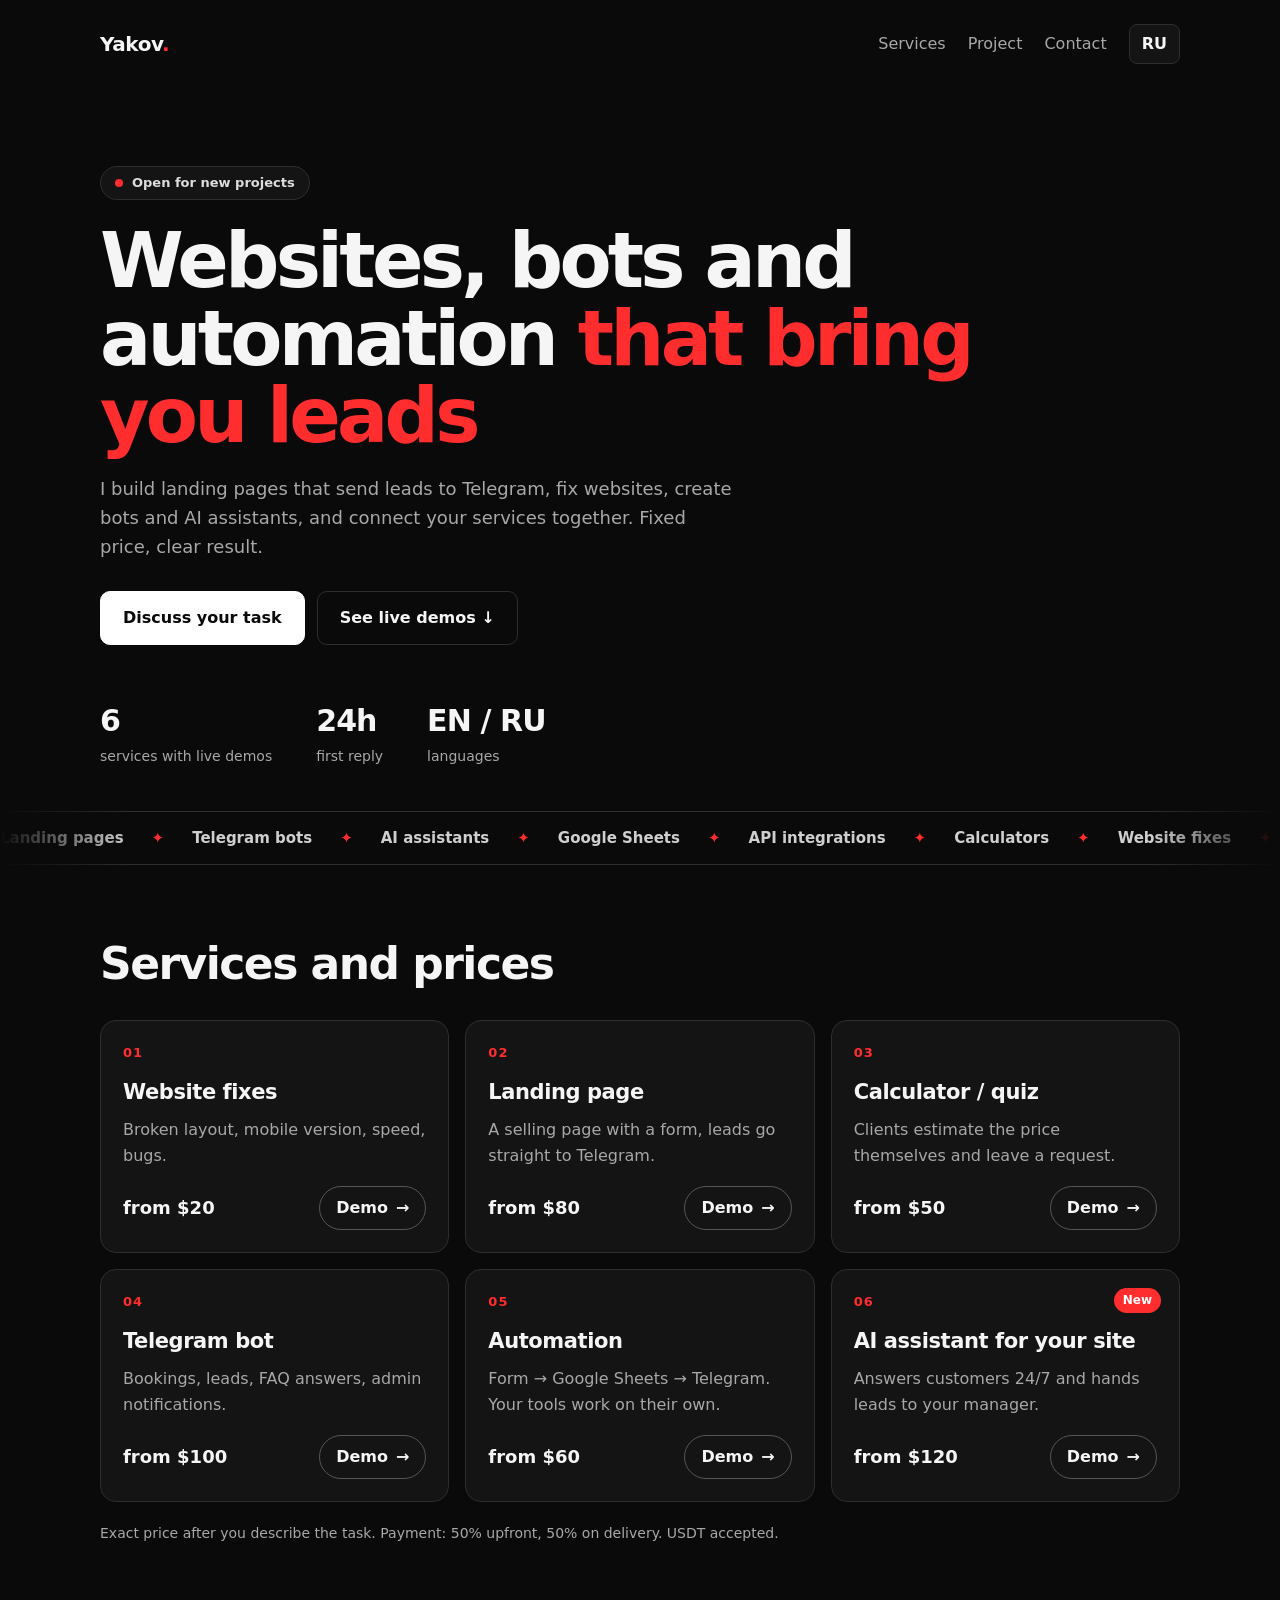
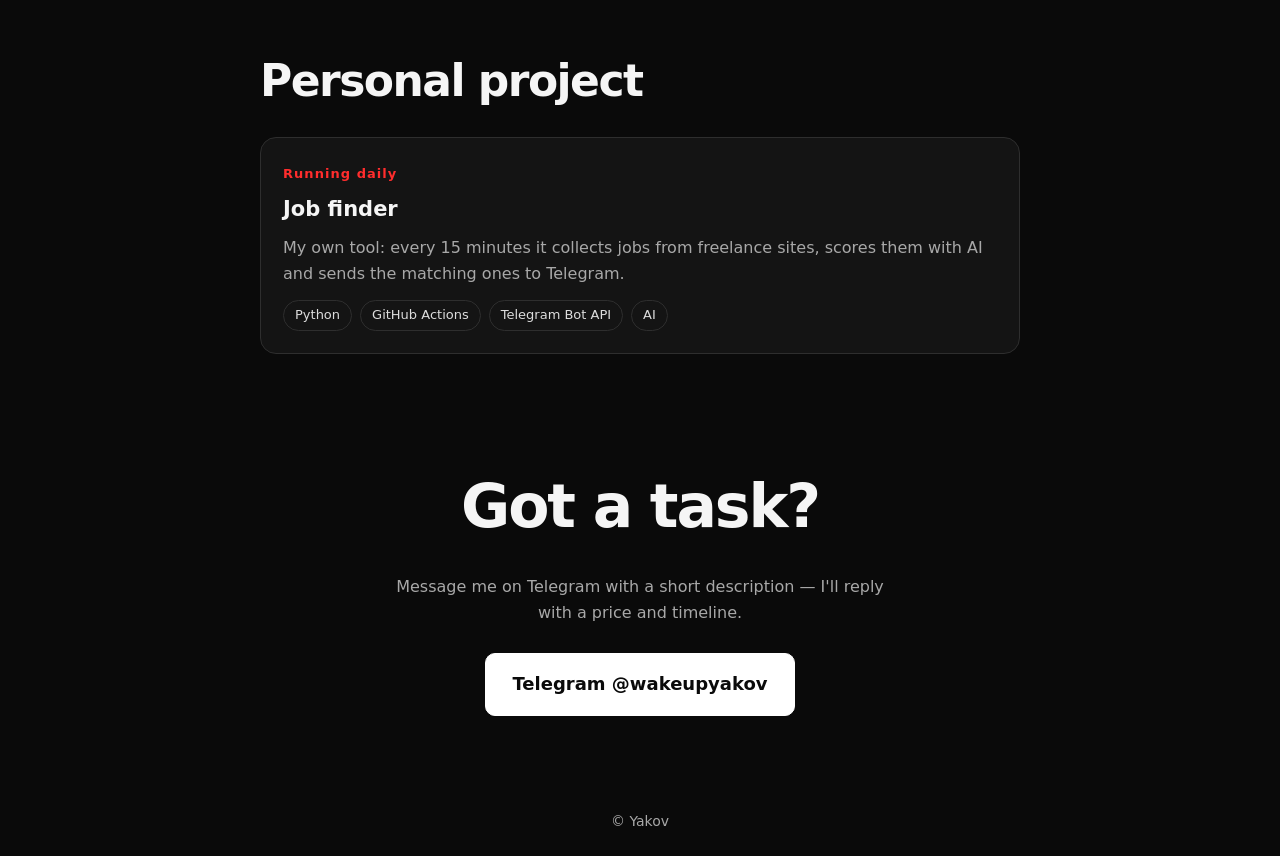
==== index.html @ db56b5b3 "Red accent, 6th service (AI assistant), animated demo stage, mobile carousel, rebuilt demos" ====
<!doctype html>
<html lang="en">
<head>
<meta charset="utf-8">
<meta name="viewport" content="width=device-width,initial-scale=1">
<title data-ru="Yakov — веб-разработка и автоматизация" data-en="Yakov — web development and automation">Yakov — web development and automation</title>
<meta name="description" content="Landing pages, website fixes, Telegram bots, AI assistants and automations for small businesses.">
<meta name="theme-color" content="#0a0a0a">
<link rel="stylesheet" href="style.css">
</head>
<body>
<div class="cursor-glow" aria-hidden="true"></div>
<header class="wrap top">
  <a class="brand" href="#top">Yakov<span>.</span></a>
  <nav aria-label="Main navigation"><a href="#services" data-ru="Услуги" data-en="Services"></a><a href="#personal" data-ru="Проект" data-en="Project"></a><a href="#contact" data-ru="Контакт" data-en="Contact"></a><button id="lang" type="button" aria-label="Switch language">RU</button></nav>
</header>
<main id="top">
  <section class="wrap hero">
    <span class="eyebrow"><i class="dot"></i><span data-ru="Открыт для новых проектов" data-en="Open for new projects"></span></span>
    <h1><span data-ru="Сайты, боты и автоматизация," data-en="Websites, bots and automation"></span> <em data-ru="которые приносят заявки" data-en="that bring you leads"></em></h1>
    <p data-ru="Делаю лендинги с заявками в Telegram, исправляю сайты, пишу ботов и ИИ-ассистентов, связываю сервисы между собой. Фиксированная цена и понятный результат." data-en="I build landing pages that send leads to Telegram, fix websites, create bots and AI assistants, and connect your services together. Fixed price, clear result."></p>
    <div class="hero-actions">
      <a class="btn" href="#contact" data-ru="Обсудить задачу" data-en="Discuss your task"></a>
      <a class="btn ghost" href="#services" data-ru="Смотреть живые демо ↓" data-en="See live demos ↓"></a>
    </div>
    <div class="stats"><div><b data-count="6">0</b><span data-ru="услуг с живым демо" data-en="services with live demos"></span></div><div><b data-count="24" data-suffix="h">0</b><span data-ru="первый ответ" data-en="first reply"></span></div><div><b>EN / RU</b><span data-ru="языки общения" data-en="languages"></span></div></div>
  </section>

  <div class="marquee" aria-hidden="true"><div class="marquee-track">
    <span>Landing pages</span><b>✦</b><span>Telegram bots</span><b>✦</b><span>AI assistants</span><b>✦</b><span>Google Sheets</span><b>✦</b><span>API integrations</span><b>✦</b><span>Calculators</span><b>✦</b><span>Website fixes</span><b>✦</b>
    <span>Landing pages</span><b>✦</b><span>Telegram bots</span><b>✦</b><span>AI assistants</span><b>✦</b><span>Google Sheets</span><b>✦</b><span>API integrations</span><b>✦</b><span>Calculators</span><b>✦</b><span>Website fixes</span><b>✦</b>
  </div></div>

  <section id="services" class="wrap reveal">
    <div class="section-head">
      <h2 data-ru="Услуги и цены" data-en="Services and prices"></h2>
      <p class="muted swipe-hint" data-ru="Листайте карточки →" data-en="Swipe the cards →"></p>
    </div>
    <div class="services" role="list">
      <article class="service" role="listitem" data-demo="fixes"><span class="num">01</span><h3 data-ru="Правки сайта" data-en="Website fixes"></h3><p data-ru="Сломанная вёрстка, мобильная версия, скорость, ошибки." data-en="Broken layout, mobile version, speed, bugs."></p><div class="card-foot"><b data-ru="от $20" data-en="from $20"></b><button class="demo-btn" type="button"><span data-ru="Демо" data-en="Demo"></span><i>→</i></button></div></article>
      <article class="service" role="listitem" data-demo="landing"><span class="num">02</span><h3 data-ru="Лендинг под ключ" data-en="Landing page"></h3><p data-ru="Продающая страница с формой, заявки сразу в Telegram." data-en="A selling page with a form, leads go straight to Telegram."></p><div class="card-foot"><b data-ru="от $80" data-en="from $80"></b><button class="demo-btn" type="button"><span data-ru="Демо" data-en="Demo"></span><i>→</i></button></div></article>
      <article class="service" role="listitem" data-demo="calculator"><span class="num">03</span><h3 data-ru="Калькулятор / квиз" data-en="Calculator / quiz"></h3><p data-ru="Клиент сам считает цену и оставляет заявку." data-en="Clients estimate the price themselves and leave a request."></p><div class="card-foot"><b data-ru="от $50" data-en="from $50"></b><button class="demo-btn" type="button"><span data-ru="Демо" data-en="Demo"></span><i>→</i></button></div></article>
      <article class="service" role="listitem" data-demo="bot"><span class="num">04</span><h3 data-ru="Telegram-бот" data-en="Telegram bot"></h3><p data-ru="Запись, заявки, ответы на вопросы, уведомления админу." data-en="Bookings, leads, FAQ answers, admin notifications."></p><div class="card-foot"><b data-ru="от $100" data-en="from $100"></b><button class="demo-btn" type="button"><span data-ru="Демо" data-en="Demo"></span><i>→</i></button></div></article>
      <article class="service" role="listitem" data-demo="automation"><span class="num">05</span><h3 data-ru="Автоматизация" data-en="Automation"></h3><p data-ru="Форма → Google Таблица → Telegram. Сервисы работают сами." data-en="Form → Google Sheets → Telegram. Your tools work on their own."></p><div class="card-foot"><b data-ru="от $60" data-en="from $60"></b><button class="demo-btn" type="button"><span data-ru="Демо" data-en="Demo"></span><i>→</i></button></div></article>
      <article class="service" role="listitem" data-demo="ai"><span class="num">06</span><span class="badge" data-ru="Новое" data-en="New"></span><h3 data-ru="ИИ-ассистент для сайта" data-en="AI assistant for your site"></h3><p data-ru="Отвечает клиентам 24/7 и передаёт заявки менеджеру." data-en="Answers customers 24/7 and hands leads to your manager."></p><div class="card-foot"><b data-ru="от $120" data-en="from $120"></b><button class="demo-btn" type="button"><span data-ru="Демо" data-en="Demo"></span><i>→</i></button></div></article>
    </div>

    <div class="stage" id="stage" aria-live="polite">
      <div class="stage-inner">
        <div class="stage-bar">
          <div class="stage-title"><span class="num" id="stage-num">01</span><b id="stage-name"></b></div>
          <span class="stage-note" data-ru="Демо для портфолио — симуляция, не работа для клиента" data-en="Portfolio demo — a simulation, not client work"></span>
          <div class="stage-actions"><a id="stage-open" class="mini-link" href="#" target="_blank" rel="noopener" data-ru="Открыть ↗" data-en="Open ↗"></a><button id="stage-close" class="close" type="button" aria-label="Close demo">✕</button></div>
        </div>
        <div class="frame-wrap"><div class="loader" aria-hidden="true"></div><iframe id="stage-frame" title="Live demo" loading="lazy"></iframe></div>
      </div>
    </div>
    <p class="muted price-note" data-ru="Точная цена — после описания задачи. Оплата: 50% предоплата, 50% после сдачи. Принимаю USDT." data-en="Exact price after you describe the task. Payment: 50% upfront, 50% on delivery. USDT accepted."></p>
  </section>

  <section id="personal" class="wrap reveal personal"><h2 data-ru="Личный проект" data-en="Personal project"></h2><article class="card"><span class="num" data-ru="Работает каждый день" data-en="Running daily"></span><h3 data-ru="Искатель заказов" data-en="Job finder"></h3><p data-ru="Собственный инструмент: каждые 15 минут собирает заказы с фриланс-бирж, оценивает их с помощью ИИ и присылает подходящие в Telegram." data-en="My own tool: every 15 minutes it collects jobs from freelance sites, scores them with AI and sends the matching ones to Telegram."></p><div class="tags"><span>Python</span><span>GitHub Actions</span><span>Telegram Bot API</span><span>AI</span></div></article></section>

  <section id="contact" class="wrap reveal contact"><h2 data-ru="Есть задача?" data-en="Got a task?"></h2><p data-ru="Напишите в Telegram — коротко опишите задачу, отвечу с ценой и сроком." data-en="Message me on Telegram with a short description — I'll reply with a price and timeline."></p><a class="btn big" href="https://t.me/wakeupyakov">Telegram @wakeupyakov</a></section>
</main>
<footer class="wrap muted">© Yakov</footer>
<script src="lang.js"></script>
<script src="main.js"></script>
</body>
</html>
---- style.css ----
*{box-sizing:border-box}
:root{color-scheme:dark;--bg:#0a0a0a;--panel:#141414;--panel2:#1c1c1c;--text:#f5f5f5;--muted:#a8a8a8;--line:#2e2e2e;--red:#ff2d2d;--red-dim:rgba(255,45,45,.14);--white:#fff;--black:#0a0a0a;--ease:cubic-bezier(.2,.8,.2,1)}
html{scroll-behavior:smooth;scroll-padding-top:16px}
body{margin:0;font:16px/1.6 system-ui,-apple-system,Segoe UI,Roboto,sans-serif;color:var(--text);background:var(--bg);overflow-x:hidden}
::selection{background:var(--red);color:#fff}
.wrap{max-width:1120px;margin:0 auto;padding:24px 20px}
.cursor-glow{position:fixed;left:-300px;top:-300px;width:600px;height:600px;border-radius:50%;pointer-events:none;z-index:0;opacity:0;transition:opacity .4s;background:radial-gradient(circle,rgba(255,45,45,.09),transparent 65%)}
.cursor-glow.on{opacity:1}
header,main,footer{position:relative;z-index:1}
.top{display:flex;justify-content:space-between;align-items:center}
.brand{font-size:20px;font-weight:800;color:var(--text);text-decoration:none;letter-spacing:-.02em}
.brand span{color:var(--red)}
nav{display:flex;align-items:center;gap:22px}
nav a{color:var(--muted);text-decoration:none;transition:color .2s}
nav a:hover{color:var(--white)}
#lang{color:var(--text);border:1px solid var(--line);background:var(--panel);border-radius:8px;padding:6px 12px;cursor:pointer;font:inherit;font-weight:700;transition:border-color .2s,background .2s}
#lang:hover{border-color:var(--red);background:var(--red-dim)}

.hero{padding-top:78px;padding-bottom:44px}
.eyebrow{display:inline-flex;align-items:center;gap:9px;border:1px solid var(--line);border-radius:99px;padding:6px 14px;font-size:13px;font-weight:600;color:#ddd;background:var(--panel)}
.dot{width:8px;height:8px;border-radius:50%;background:var(--red);box-shadow:0 0 0 0 rgba(255,45,45,.6);animation:ping 1.8s infinite}
@keyframes ping{70%{box-shadow:0 0 0 9px rgba(255,45,45,0)}100%{box-shadow:0 0 0 0 rgba(255,45,45,0)}}
.hero h1{font-size:clamp(38px,7.4vw,76px);line-height:1.02;letter-spacing:-.05em;margin:22px 0 20px;max-width:960px}
.hero h1 em{font-style:normal;color:var(--red)}
.hero p{max-width:640px;font-size:18px;color:var(--muted);margin:0 0 30px}
.hero-actions{display:flex;flex-wrap:wrap;gap:12px}
.btn{display:inline-block;background:var(--white);color:var(--black);padding:13px 22px;border-radius:10px;text-decoration:none;font-weight:750;border:1px solid var(--white);cursor:pointer;font-size:16px;transition:transform .25s var(--ease),background .2s,color .2s,border-color .2s}
.btn:hover{transform:translateY(-2px);background:var(--red);border-color:var(--red);color:#fff}
.btn.ghost{background:transparent;color:var(--text);border-color:var(--line)}
.btn.ghost:hover{border-color:var(--white);background:transparent}
.btn.big{font-size:18px;padding:16px 26px}
.stats{display:flex;gap:44px;margin-top:52px;flex-wrap:wrap}
.stats div{display:grid}
.stats b{font-size:30px;letter-spacing:-.03em;font-variant-numeric:tabular-nums}
.stats span{color:var(--muted);font-size:14px}

.marquee{overflow:hidden;border-block:1px solid var(--line);padding:14px 0;position:relative;z-index:1;-webkit-mask:linear-gradient(90deg,transparent,#000 10%,#000 90%,transparent);mask:linear-gradient(90deg,transparent,#000 10%,#000 90%,transparent)}
.marquee-track{display:flex;gap:28px;width:max-content;animation:marquee 32s linear infinite;font-weight:700;font-size:15px;color:#cfcfcf;white-space:nowrap}
.marquee-track b{color:var(--red)}
.marquee:hover .marquee-track{animation-play-state:paused}
@keyframes marquee{to{transform:translateX(-50%)}}

h2{font-size:clamp(28px,4.4vw,44px);letter-spacing:-.035em;margin:40px 0 20px}
.section-head{display:flex;justify-content:space-between;align-items:end;gap:16px}
.swipe-hint{display:none}
.muted{color:var(--muted);font-size:14px}

/* Service cards */
.services{display:grid;grid-template-columns:repeat(3,1fr);gap:16px}
.service{position:relative;overflow:hidden;cursor:pointer;background:var(--panel);border:1px solid var(--line);border-radius:16px;padding:22px;display:flex;flex-direction:column;min-height:230px;transition:transform .35s var(--ease),border-color .3s,opacity .3s,background .3s;opacity:0;translate:0 24px}
.visible .service{opacity:1;translate:0 0;transition:transform .35s var(--ease),border-color .3s,opacity .6s calc(var(--i)*70ms),translate .6s var(--ease) calc(var(--i)*70ms),background .3s}
.service:before{content:"";position:absolute;inset:0;pointer-events:none;opacity:0;transition:opacity .3s;background:radial-gradient(380px circle at var(--mx,50%) var(--my,50%),rgba(255,45,45,.16),transparent 60%)}
.service:hover:before,.service.active:before{opacity:1}
.service:hover{border-color:#555}
.service.active{border-color:var(--red);background:var(--panel2)}
.service.dim{opacity:.72}
.service.dim:hover{opacity:1}
.service.pulse{animation:pulse .6s var(--ease)}
@keyframes pulse{40%{scale:.97}}
.num{font-size:13px;font-weight:800;color:var(--red);letter-spacing:.08em}
.badge{position:absolute;top:18px;right:18px;font-size:12px;font-weight:800;background:var(--red);color:#fff;padding:3px 9px;border-radius:99px}
.service h3{margin:12px 0 8px;font-size:21px;letter-spacing:-.02em}
.service p{margin:0 0 18px;color:var(--muted)}
.card-foot{margin-top:auto;display:flex;justify-content:space-between;align-items:center;gap:10px}
.card-foot b{font-size:18px}
.demo-btn{display:inline-flex;align-items:center;gap:8px;border:1px solid #555;border-radius:99px;background:transparent;color:var(--text);font:inherit;font-weight:700;padding:8px 16px;cursor:pointer;transition:background .25s,border-color .25s,color .25s}
.demo-btn i{font-style:normal;transition:transform .3s var(--ease)}
.service:hover .demo-btn,.service.active .demo-btn{background:var(--white);border-color:var(--white);color:var(--black)}
.service:hover .demo-btn i{transform:translateX(3px)}
.service.active .demo-btn{background:var(--red);border-color:var(--red);color:#fff}
.service.active .demo-btn i{transform:rotate(90deg)}

/* Demo stage: animated open */
.stage{display:grid;grid-template-rows:0fr;transition:grid-template-rows .6s var(--ease),margin .6s var(--ease);margin-top:0}
.stage.open{grid-template-rows:1fr;margin-top:22px}
.stage-inner{overflow:hidden;min-height:0;border-radius:18px;border:1px solid transparent;background:var(--panel);clip-path:inset(0 0 100% 0 round 18px);transition:clip-path .7s var(--ease),border-color .4s}
.stage.open .stage-inner{clip-path:inset(0 0 0 0 round 18px);border-color:var(--red)}
.stage-bar{display:flex;align-items:center;gap:14px;padding:12px 16px;border-bottom:1px solid var(--line);flex-wrap:wrap}
.stage-title{display:flex;gap:10px;align-items:baseline}
.stage-title b{font-size:17px}
.stage-note{font-size:13px;color:#ddd;background:var(--red-dim);border:1px solid rgba(255,45,45,.4);padding:3px 10px;border-radius:99px}
.stage-actions{margin-left:auto;display:flex;gap:10px;align-items:center}
.mini-link{color:var(--text);font-weight:700;font-size:14px;text-decoration:none;border:1px solid var(--line);padding:6px 12px;border-radius:8px}
.mini-link:hover{border-color:var(--white)}
.close{width:34px;height:34px;border-radius:50%;border:1px solid var(--line);background:transparent;color:var(--text);cursor:pointer;font-size:14px;transition:background .2s,transform .3s var(--ease)}
.close:hover{background:var(--red);border-color:var(--red);transform:rotate(90deg)}
.frame-wrap{position:relative;height:640px;background:#0a0a0a}
.frame-wrap iframe{display:block;width:100%;height:100%;border:0;opacity:0;transform:scale(.98);transition:opacity .45s,transform .6s var(--ease)}
.stage.loaded iframe{opacity:1;transform:none}
.stage.swap iframe{opacity:0;transform:translateY(12px)}
.loader{position:absolute;top:50%;left:50%;width:34px;height:34px;margin:-17px;border:3px solid #333;border-top-color:var(--red);border-radius:50%;animation:spin .8s linear infinite}
.stage.loaded .loader{display:none}
@keyframes spin{to{transform:rotate(360deg)}}
.price-note{margin-top:18px}

.card{background:var(--panel);border:1px solid var(--line);border-radius:16px;padding:22px}
.card h3{margin:8px 0;font-size:21px}
.card p{color:var(--muted);margin:0 0 14px}
.tags{display:flex;flex-wrap:wrap;gap:8px}
.tags span{font-size:13px;border:1px solid var(--line);border-radius:99px;padding:4px 11px;color:#ddd}
.personal{max-width:800px}
.contact{text-align:center;padding-top:40px;padding-bottom:70px}
.contact h2{font-size:clamp(34px,6vw,60px)}
.contact p{color:var(--muted);margin:0 auto 28px;max-width:520px}
footer{text-align:center}
.reveal{opacity:0;transform:translateY(20px);transition:opacity .7s ease,transform .7s var(--ease)}
.reveal.visible{opacity:1;transform:none}
:focus-visible{outline:2px solid var(--red);outline-offset:3px}

@media(max-width:900px){.services{grid-template-columns:repeat(2,1fr)}}
/* Phone: horizontal swipe carousel */
@media(max-width:640px){
  .wrap{padding-left:18px;padding-right:18px}
  nav{gap:14px}nav a{font-size:14px}
  .hero{padding-top:48px}
  .stats{gap:24px;margin-top:40px}
  .section-head{display:block}
  .swipe-hint{display:block;margin:-8px 0 16px}
  .services{display:flex;overflow-x:auto;scroll-snap-type:x mandatory;gap:12px;margin:0 -18px;padding:4px 18px 16px;scrollbar-width:none}
  .services::-webkit-scrollbar{display:none}
  .service{flex:0 0 82%;scroll-snap-align:center;min-height:220px;transform:scale(.94)}
  .service.in-view{transform:none}
  .service.dim{opacity:.7}
  .frame-wrap{height:600px}
  .stage-note{order:3;width:100%;text-align:center}
}
@media(prefers-reduced-motion:reduce){html{scroll-behavior:auto}*,*:before,*:after{animation-duration:.01ms!important;animation-iteration-count:1!important;transition-duration:.01ms!important}.reveal,.service{opacity:1;transform:none;translate:0 0}}
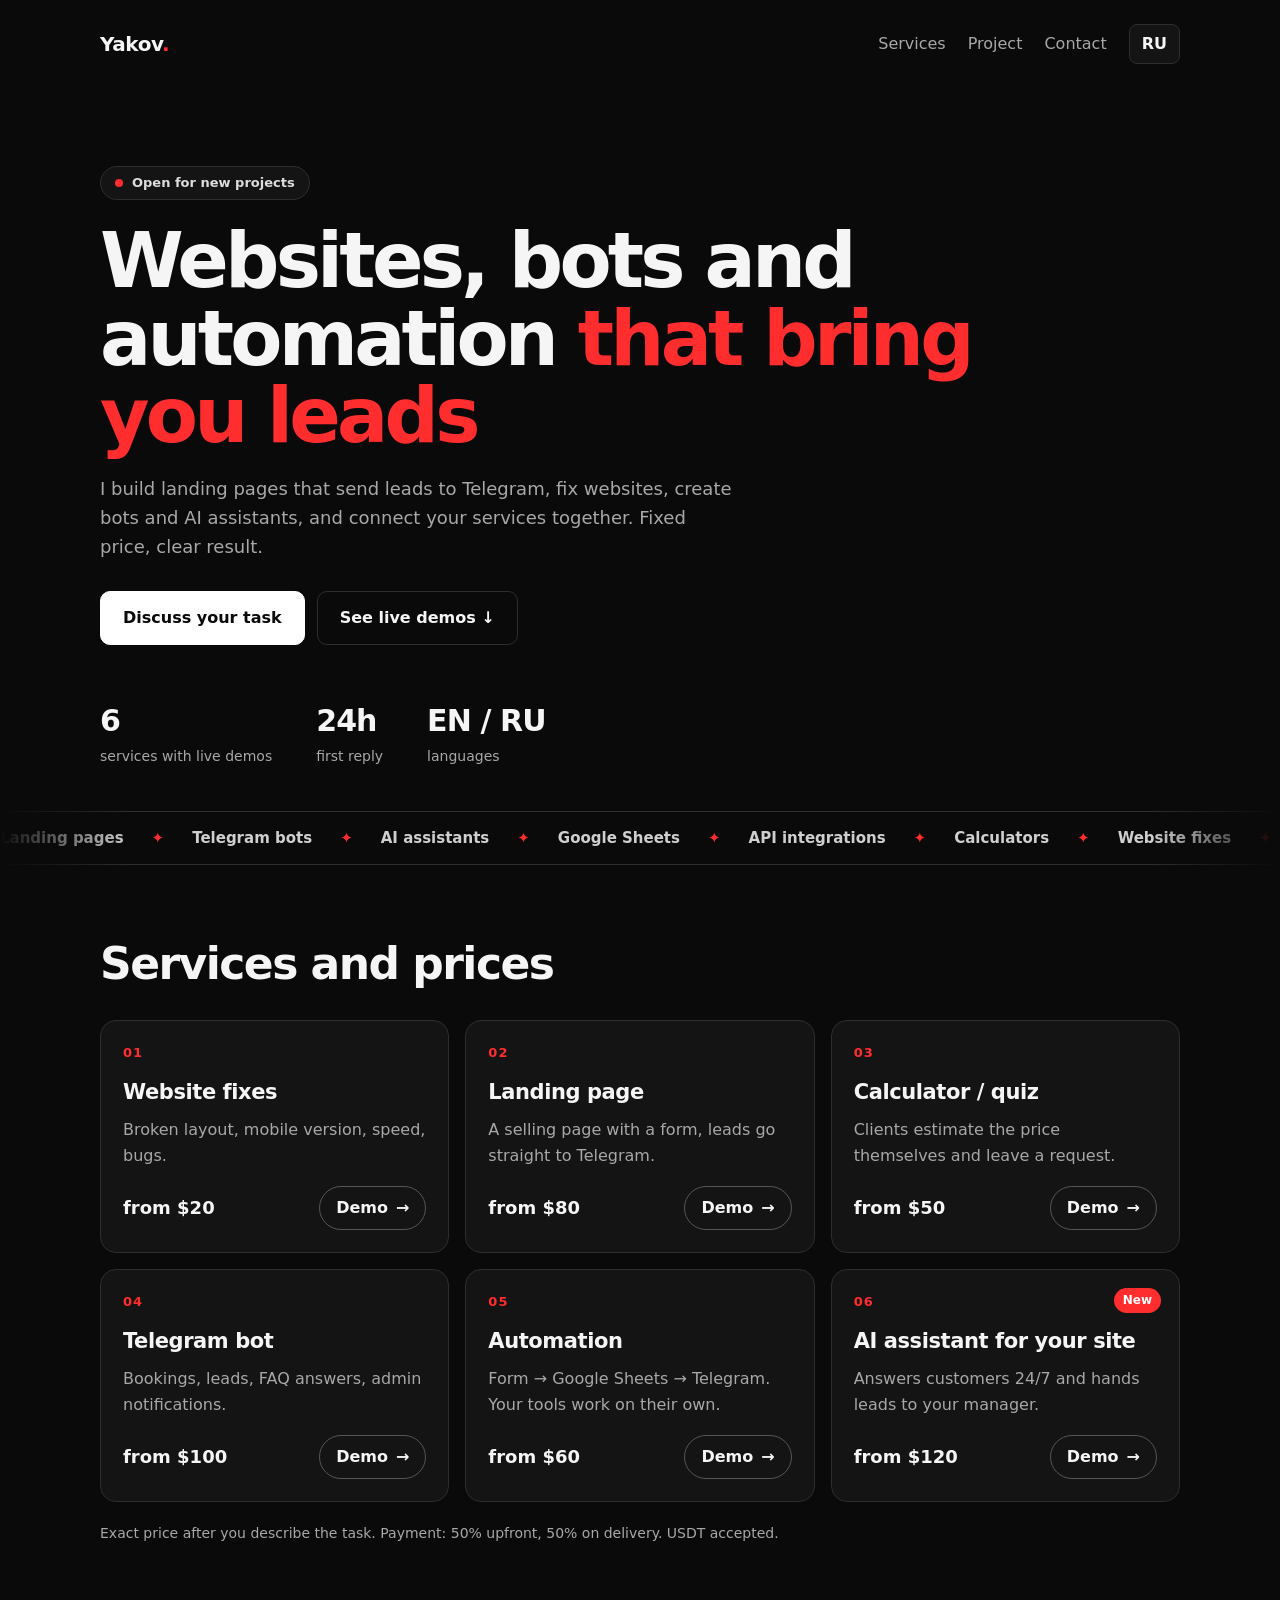
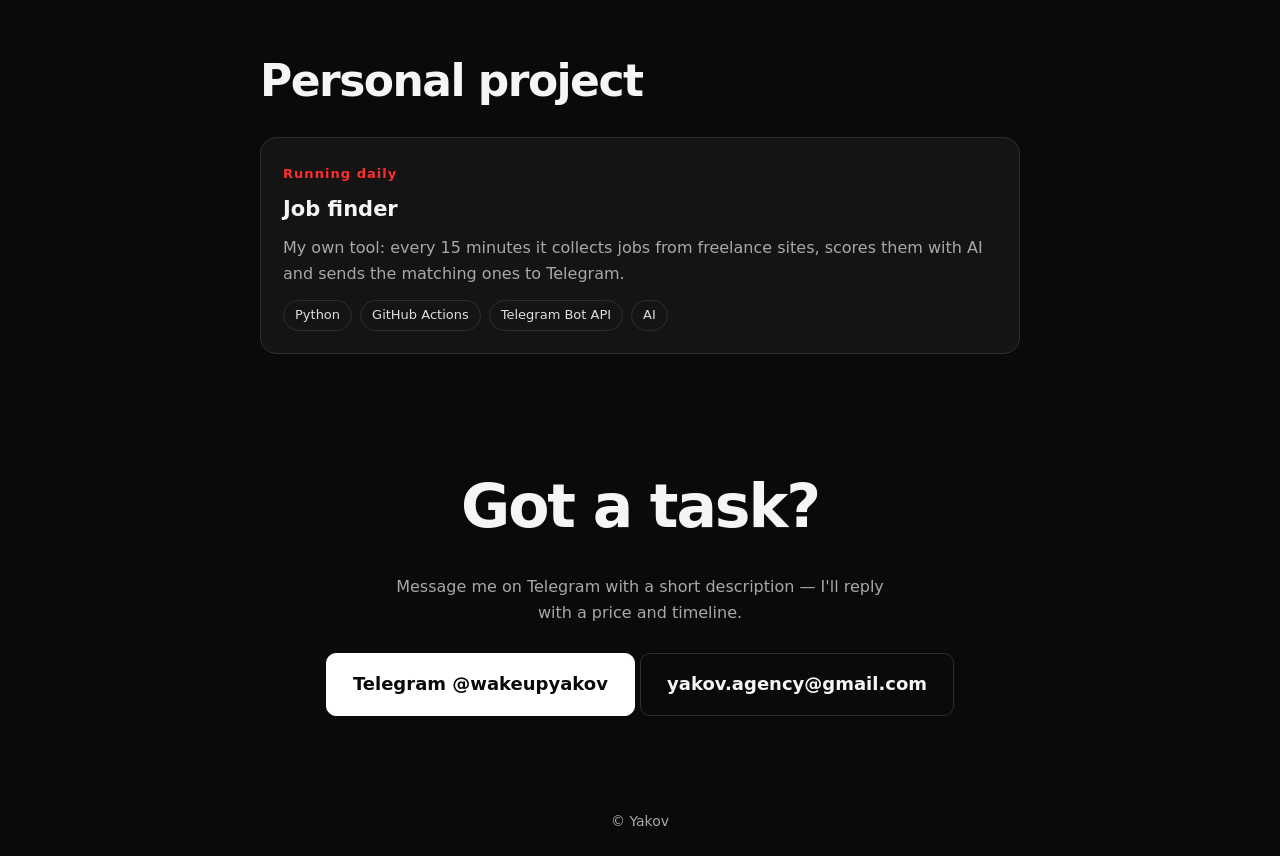
==== commit abae725b: "Add email contact button and avatar" ====
--- a/index.html
+++ b/index.html
@@ -60,7 +60,7 @@
 
   <section id="personal" class="wrap reveal personal"><h2 data-ru="Личный проект" data-en="Personal project"></h2><article class="card"><span class="num" data-ru="Работает каждый день" data-en="Running daily"></span><h3 data-ru="Искатель заказов" data-en="Job finder"></h3><p data-ru="Собственный инструмент: каждые 15 минут собирает заказы с фриланс-бирж, оценивает их с помощью ИИ и присылает подходящие в Telegram." data-en="My own tool: every 15 minutes it collects jobs from freelance sites, scores them with AI and sends the matching ones to Telegram."></p><div class="tags"><span>Python</span><span>GitHub Actions</span><span>Telegram Bot API</span><span>AI</span></div></article></section>
 
-  <section id="contact" class="wrap reveal contact"><h2 data-ru="Есть задача?" data-en="Got a task?"></h2><p data-ru="Напишите в Telegram — коротко опишите задачу, отвечу с ценой и сроком." data-en="Message me on Telegram with a short description — I'll reply with a price and timeline."></p><a class="btn big" href="https://t.me/wakeupyakov">Telegram @wakeupyakov</a></section>
+  <section id="contact" class="wrap reveal contact"><h2 data-ru="Есть задача?" data-en="Got a task?"></h2><p data-ru="Напишите в Telegram — коротко опишите задачу, отвечу с ценой и сроком." data-en="Message me on Telegram with a short description — I'll reply with a price and timeline."></p><a class="btn big" href="https://t.me/wakeupyakov">Telegram @wakeupyakov</a> <a class="btn big ghost" href="mailto:yakov.agency@gmail.com">yakov.agency@gmail.com</a></section>
 </main>
 <footer class="wrap muted">© Yakov</footer>
 <script src="lang.js"></script>
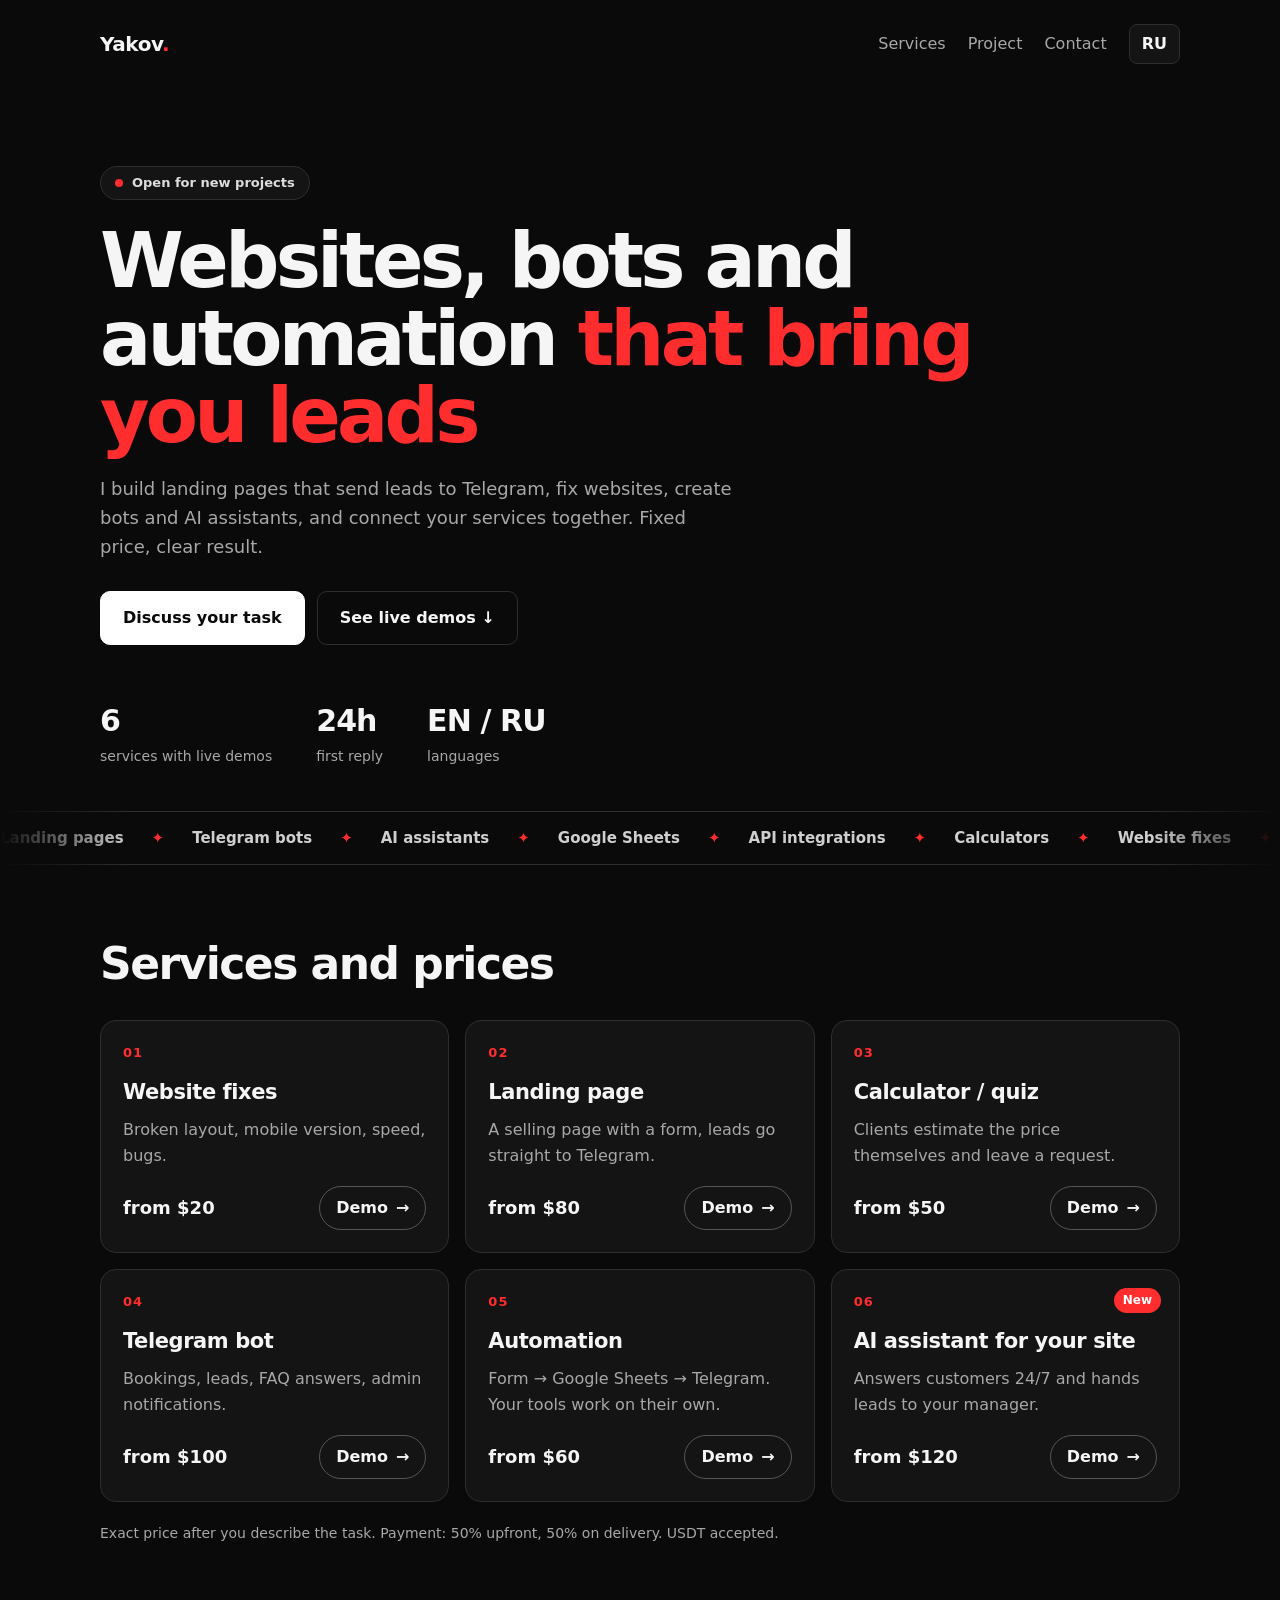
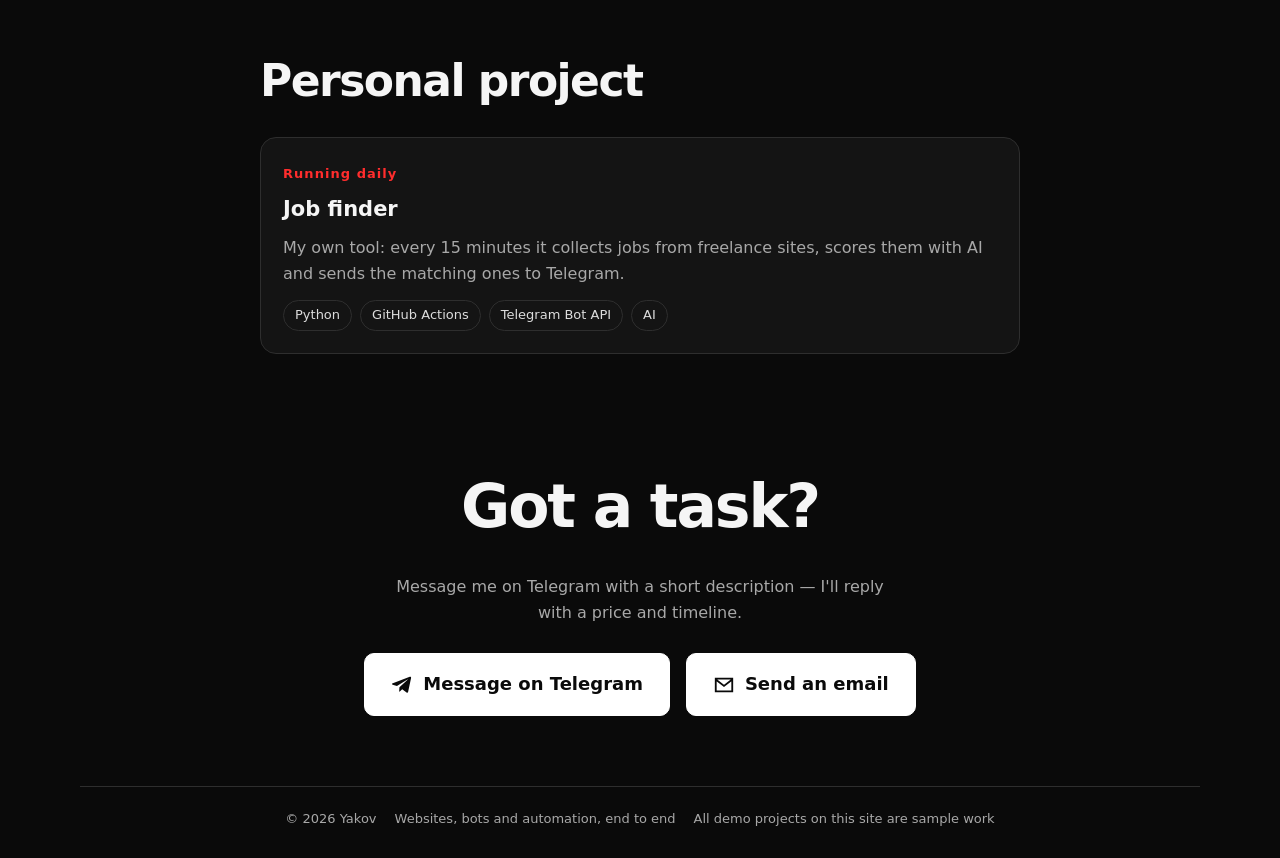
==== commit d5d1ddc2: "Contact buttons with icons, footer Co-Authored-By: Claude Opus 5.5 <noreply@anthropic.com>" ====
--- a/index.html
+++ b/index.html
@@ -60,9 +60,9 @@
 
   <section id="personal" class="wrap reveal personal"><h2 data-ru="Личный проект" data-en="Personal project"></h2><article class="card"><span class="num" data-ru="Работает каждый день" data-en="Running daily"></span><h3 data-ru="Искатель заказов" data-en="Job finder"></h3><p data-ru="Собственный инструмент: каждые 15 минут собирает заказы с фриланс-бирж, оценивает их с помощью ИИ и присылает подходящие в Telegram." data-en="My own tool: every 15 minutes it collects jobs from freelance sites, scores them with AI and sends the matching ones to Telegram."></p><div class="tags"><span>Python</span><span>GitHub Actions</span><span>Telegram Bot API</span><span>AI</span></div></article></section>
 
-  <section id="contact" class="wrap reveal contact"><h2 data-ru="Есть задача?" data-en="Got a task?"></h2><p data-ru="Напишите в Telegram — коротко опишите задачу, отвечу с ценой и сроком." data-en="Message me on Telegram with a short description — I'll reply with a price and timeline."></p><a class="btn big" href="https://t.me/wakeupyakov">Telegram @wakeupyakov</a> <a class="btn big ghost" href="mailto:yakov.agency@gmail.com">yakov.agency@gmail.com</a></section>
+  <section id="contact" class="wrap reveal contact"><h2 data-ru="Есть задача?" data-en="Got a task?"></h2><p data-ru="Напишите в Telegram — коротко опишите задачу, отвечу с ценой и сроком." data-en="Message me on Telegram with a short description — I'll reply with a price and timeline."></p><div class="contact-btns"><a class="btn big icon-btn" href="https://t.me/wakeupyakov"><svg viewBox="0 0 24 24" aria-hidden="true"><path fill="currentColor" d="M21.9 4.3 18.7 19.4c-.2 1-.9 1.3-1.7.8l-4.8-3.6-2.3 2.2c-.3.3-.5.5-1 .5l.3-4.9 8.9-8c.4-.3-.1-.5-.6-.2L6.5 13.1l-4.7-1.5c-1-.3-1-1 .2-1.5l18.5-7.1c.9-.3 1.6.2 1.4 1.3z"/></svg><span data-ru="Написать в Telegram" data-en="Message on Telegram"></span></a><a class="btn big icon-btn" href="mailto:yakov.agency@gmail.com"><svg viewBox="0 0 24 24" aria-hidden="true"><path fill="none" stroke="currentColor" stroke-width="2" d="M3 5h18v14H3z M3 6l9 7 9-7"/></svg><span data-ru="Написать на почту" data-en="Send an email"></span></a></div></section>
 </main>
-<footer class="wrap muted">© Yakov</footer>
+<footer class="wrap site-footer"><span>© 2026 Yakov</span><span data-ru="Сайты, боты и автоматизация под ключ" data-en="Websites, bots and automation, end to end"></span><span data-ru="Все демо-проекты на сайте — учебные примеры" data-en="All demo projects on this site are sample work"></span></footer>
 <script src="lang.js"></script>
 <script src="main.js"></script>
 </body>
--- a/style.css
+++ b/style.css
@@ -103,6 +103,10 @@
 .contact h2{font-size:clamp(34px,6vw,60px)}
 .contact p{color:var(--muted);margin:0 auto 28px;max-width:520px}
 footer{text-align:center}
+.contact-btns{display:flex;gap:16px;justify-content:center;flex-wrap:wrap}
+.icon-btn{display:inline-flex;align-items:center;gap:10px}
+.icon-btn svg{width:22px;height:22px;flex:none}
+.site-footer{display:flex;flex-wrap:wrap;justify-content:center;gap:6px 18px;padding-top:22px;padding-bottom:28px;border-top:1px solid var(--line);font-size:13px;color:var(--muted)}
 .reveal{opacity:0;transform:translateY(20px);transition:opacity .7s ease,transform .7s var(--ease)}
 .reveal.visible{opacity:1;transform:none}
 :focus-visible{outline:2px solid var(--red);outline-offset:3px}
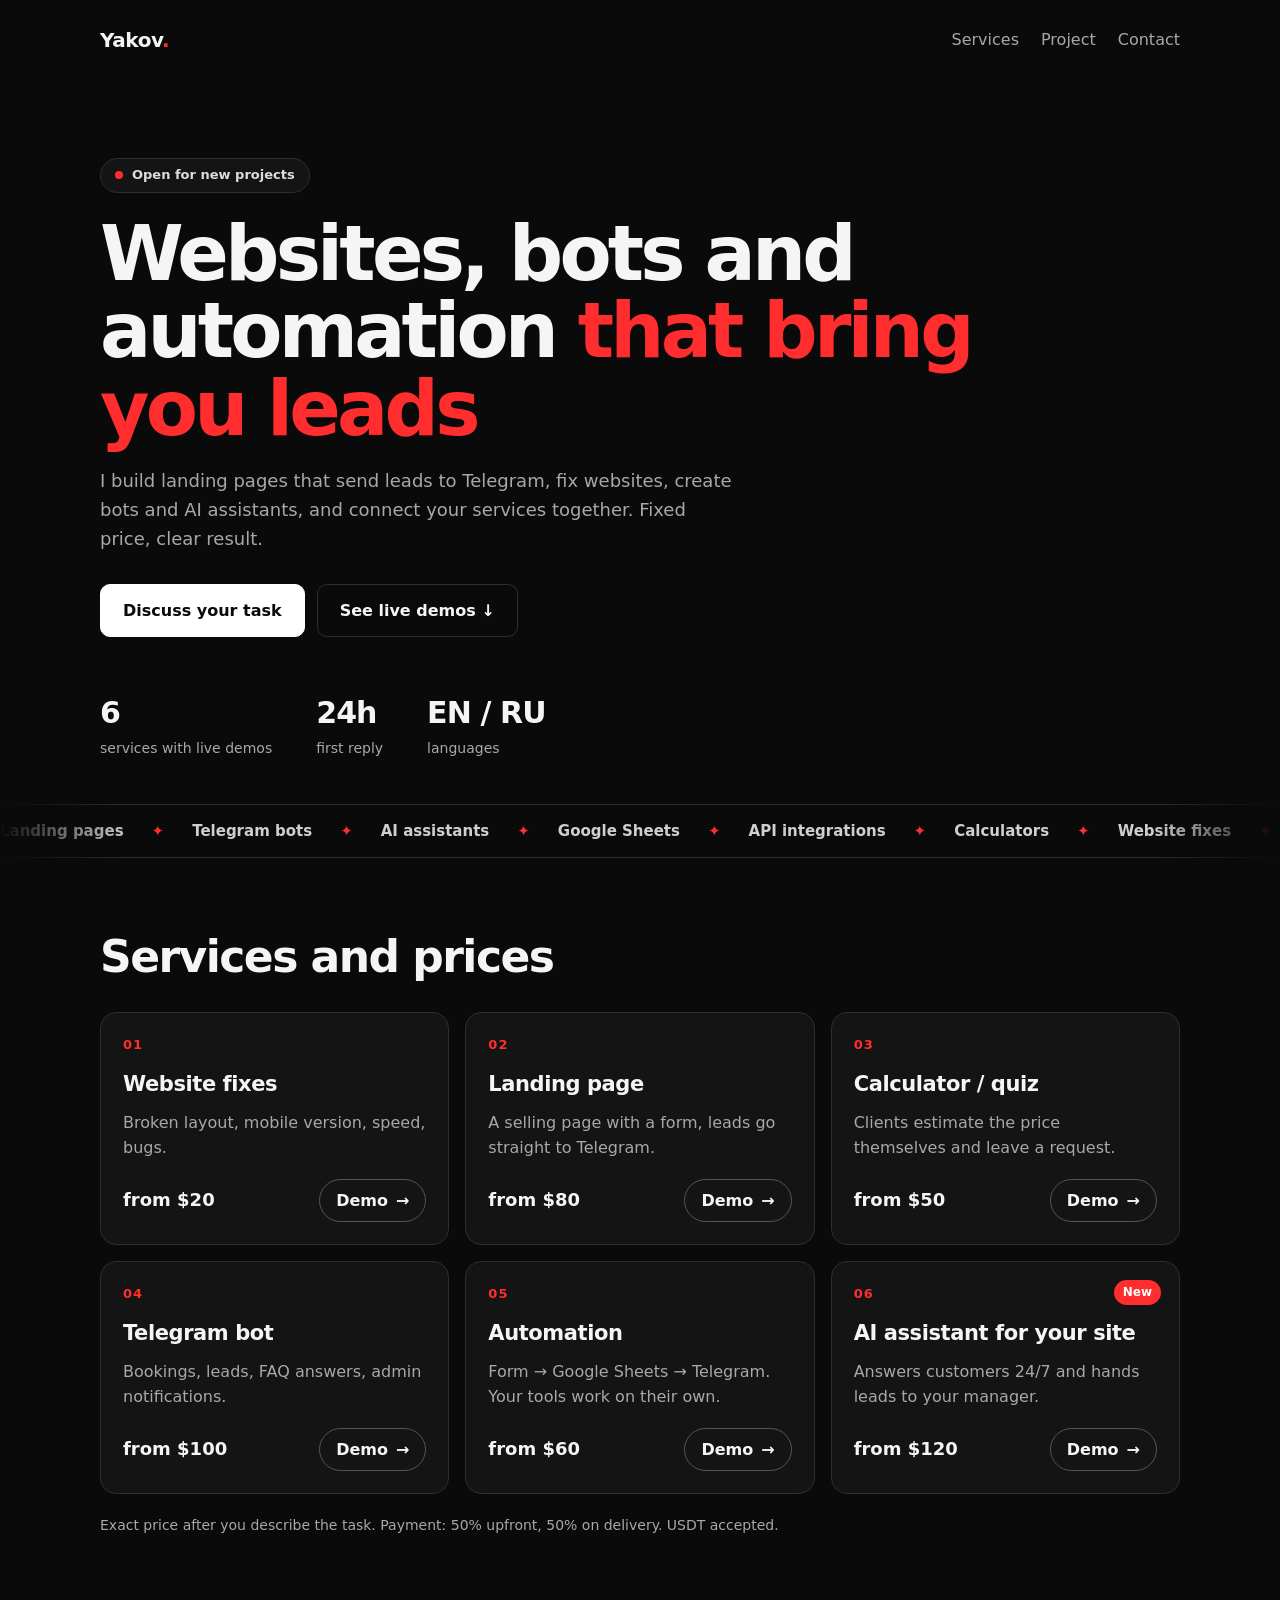
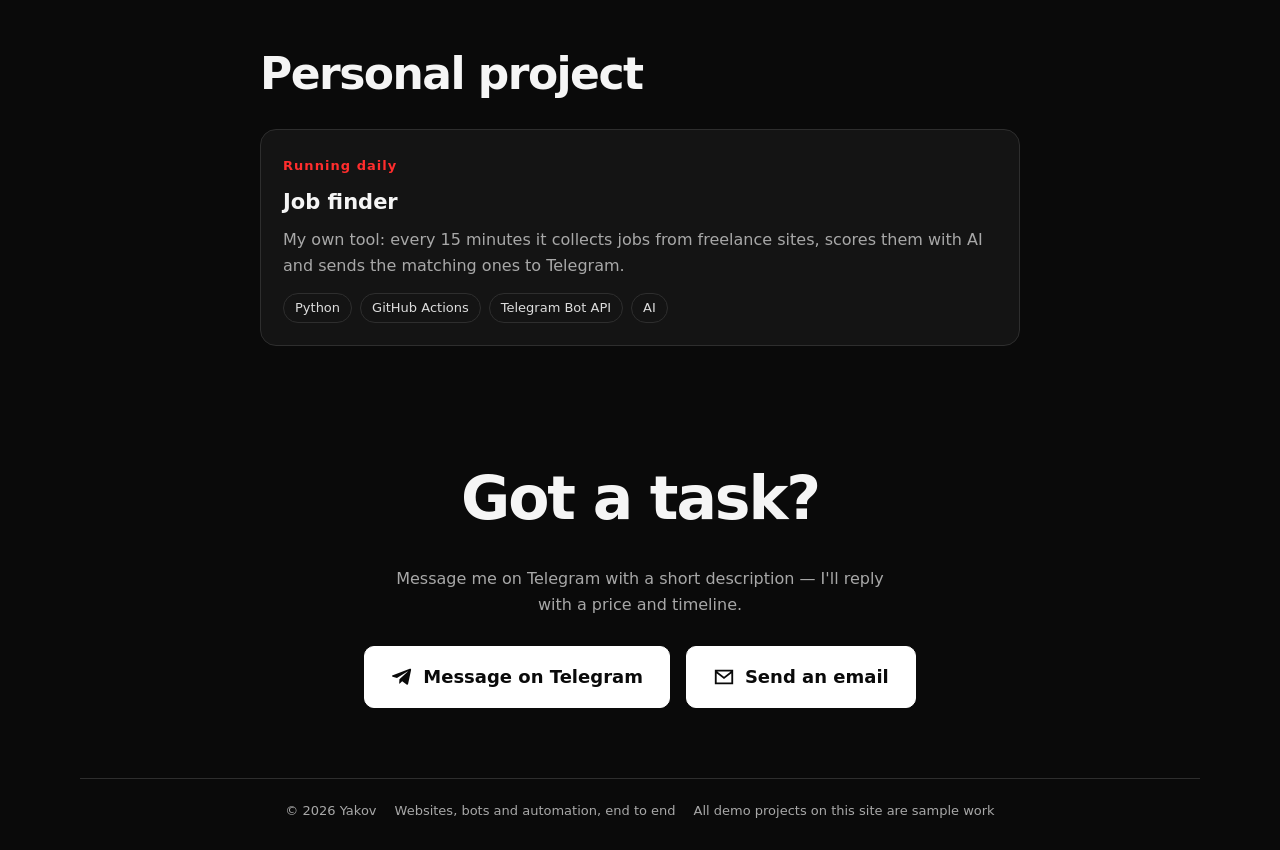
==== commit 603554b2: "Remove language switcher; language always follows the visitor's browser Co-Authored-By: Claude Opus " ====
--- a/index.html
+++ b/index.html
@@ -12,7 +12,7 @@
 <div class="cursor-glow" aria-hidden="true"></div>
 <header class="wrap top">
   <a class="brand" href="#top">Yakov<span>.</span></a>
-  <nav aria-label="Main navigation"><a href="#services" data-ru="Услуги" data-en="Services"></a><a href="#personal" data-ru="Проект" data-en="Project"></a><a href="#contact" data-ru="Контакт" data-en="Contact"></a><button id="lang" type="button" aria-label="Switch language">RU</button></nav>
+  <nav aria-label="Main navigation"><a href="#services" data-ru="Услуги" data-en="Services"></a><a href="#personal" data-ru="Проект" data-en="Project"></a><a href="#contact" data-ru="Контакт" data-en="Contact"></a></nav>
 </header>
 <main id="top">
   <section class="wrap hero">
--- a/style.css
+++ b/style.css
@@ -14,7 +14,10 @@
 nav a{color:var(--muted);text-decoration:none;transition:color .2s}
 nav a:hover{color:var(--white)}
 #lang{color:var(--text);border:1px solid var(--line);background:var(--panel);border-radius:8px;padding:6px 12px;cursor:pointer;font:inherit;font-weight:700;transition:border-color .2s,background .2s}
+#lang{padding:6px 9px;min-width:54px}
 #lang:hover{border-color:var(--red);background:var(--red-dim)}
+.goog-te-banner-frame,.skiptranslate iframe,#goog-gt-tt{display:none!important}
+body{top:0!important}
 
 .hero{padding-top:78px;padding-bottom:44px}
 .eyebrow{display:inline-flex;align-items:center;gap:9px;border:1px solid var(--line);border-radius:99px;padding:6px 14px;font-size:13px;font-weight:600;color:#ddd;background:var(--panel)}
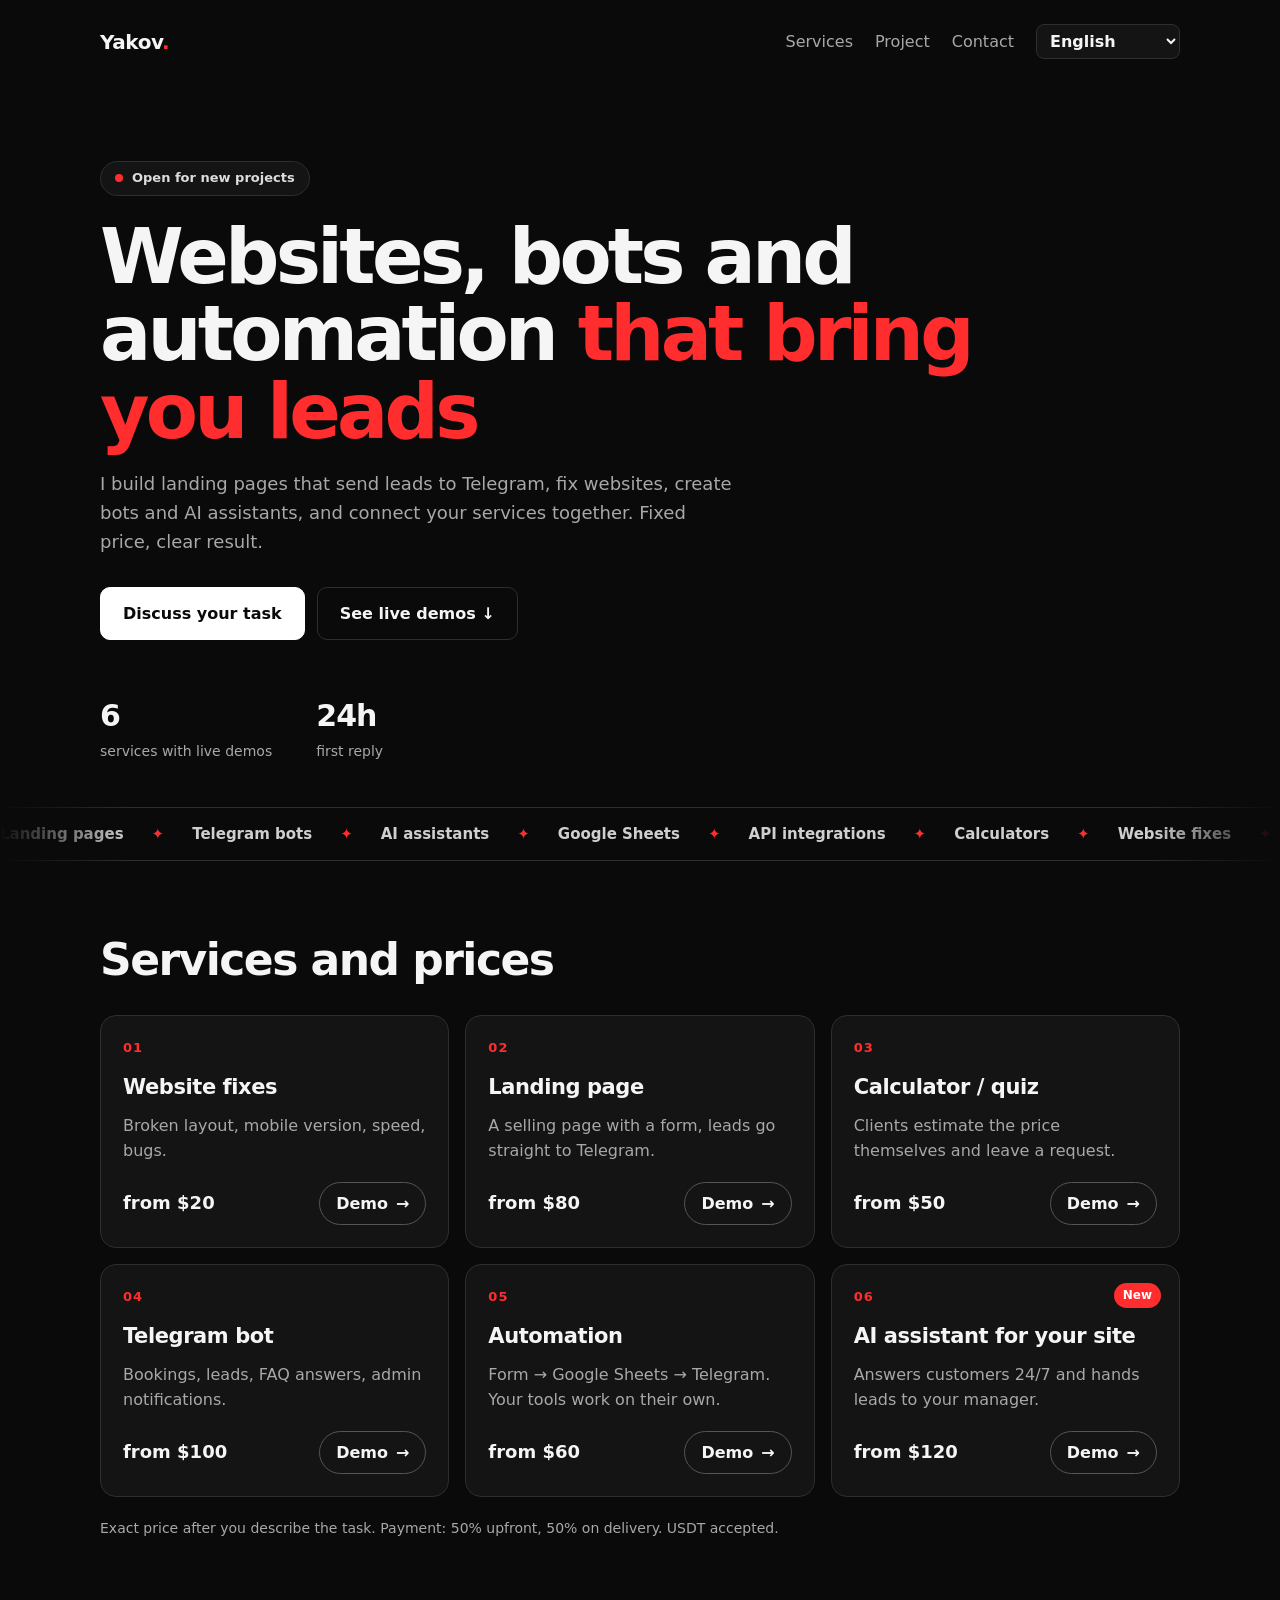
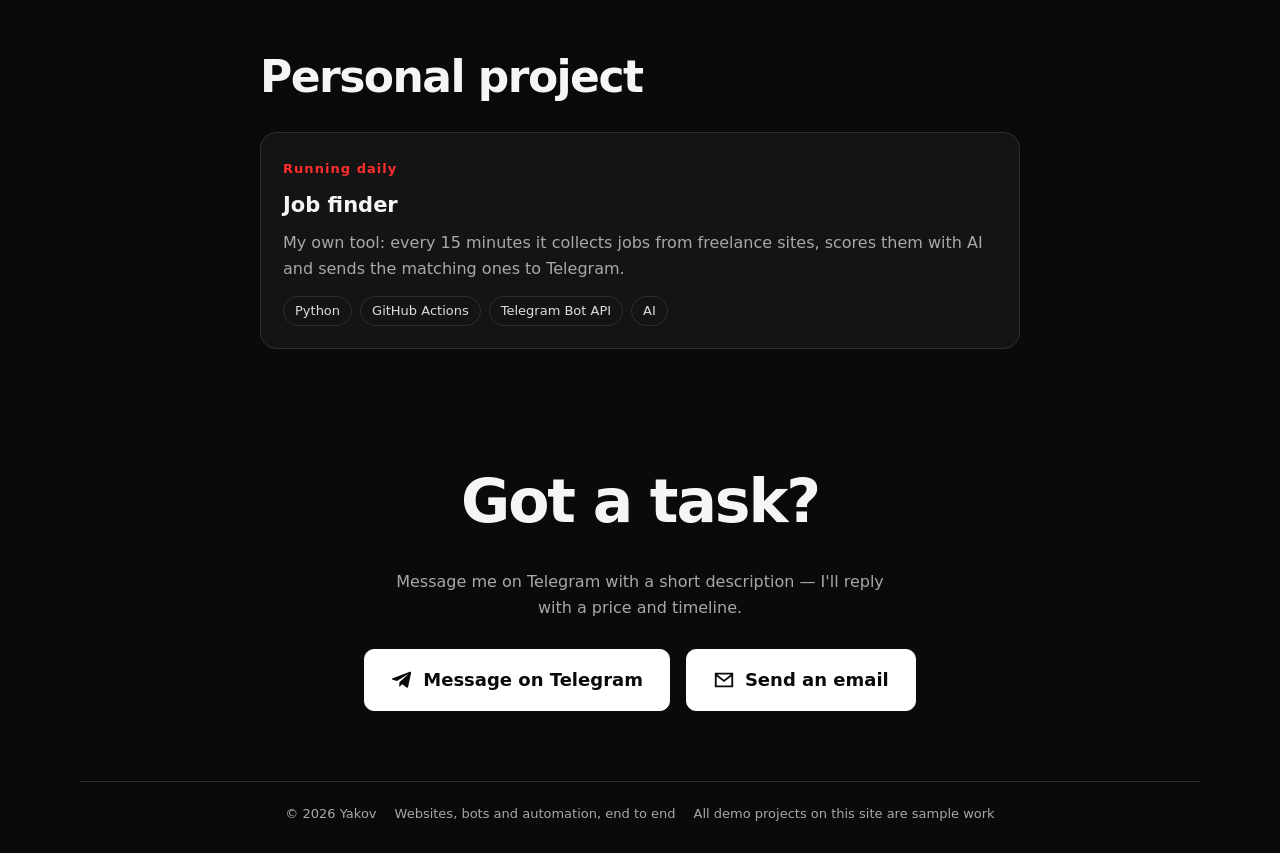
==== commit 0e33baab: "Language selector top-right with 8 languages; site always opens in English Co-Authored-By: Claude Op" ====
--- a/index.html
+++ b/index.html
@@ -12,7 +12,7 @@
 <div class="cursor-glow" aria-hidden="true"></div>
 <header class="wrap top">
   <a class="brand" href="#top">Yakov<span>.</span></a>
-  <nav aria-label="Main navigation"><a href="#services" data-ru="Услуги" data-en="Services"></a><a href="#personal" data-ru="Проект" data-en="Project"></a><a href="#contact" data-ru="Контакт" data-en="Contact"></a></nav>
+  <nav aria-label="Main navigation"><a href="#services" data-ru="Услуги" data-en="Services"></a><a href="#personal" data-ru="Проект" data-en="Project"></a><a href="#contact" data-ru="Контакт" data-en="Contact"></a><button id="lang" type="button" aria-label="Switch language">RU</button></nav>
 </header>
 <main id="top">
   <section class="wrap hero">
@@ -23,7 +23,7 @@
       <a class="btn" href="#contact" data-ru="Обсудить задачу" data-en="Discuss your task"></a>
       <a class="btn ghost" href="#services" data-ru="Смотреть живые демо ↓" data-en="See live demos ↓"></a>
     </div>
-    <div class="stats"><div><b data-count="6">0</b><span data-ru="услуг с живым демо" data-en="services with live demos"></span></div><div><b data-count="24" data-suffix="h">0</b><span data-ru="первый ответ" data-en="first reply"></span></div><div><b>EN / RU</b><span data-ru="языки общения" data-en="languages"></span></div></div>
+    <div class="stats"><div><b data-count="6">0</b><span data-ru="услуг с живым демо" data-en="services with live demos"></span></div><div><b data-count="24" data-suffix="h">0</b><span data-ru="первый ответ" data-en="first reply"></span></div></div>
   </section>
 
   <div class="marquee" aria-hidden="true"><div class="marquee-track">
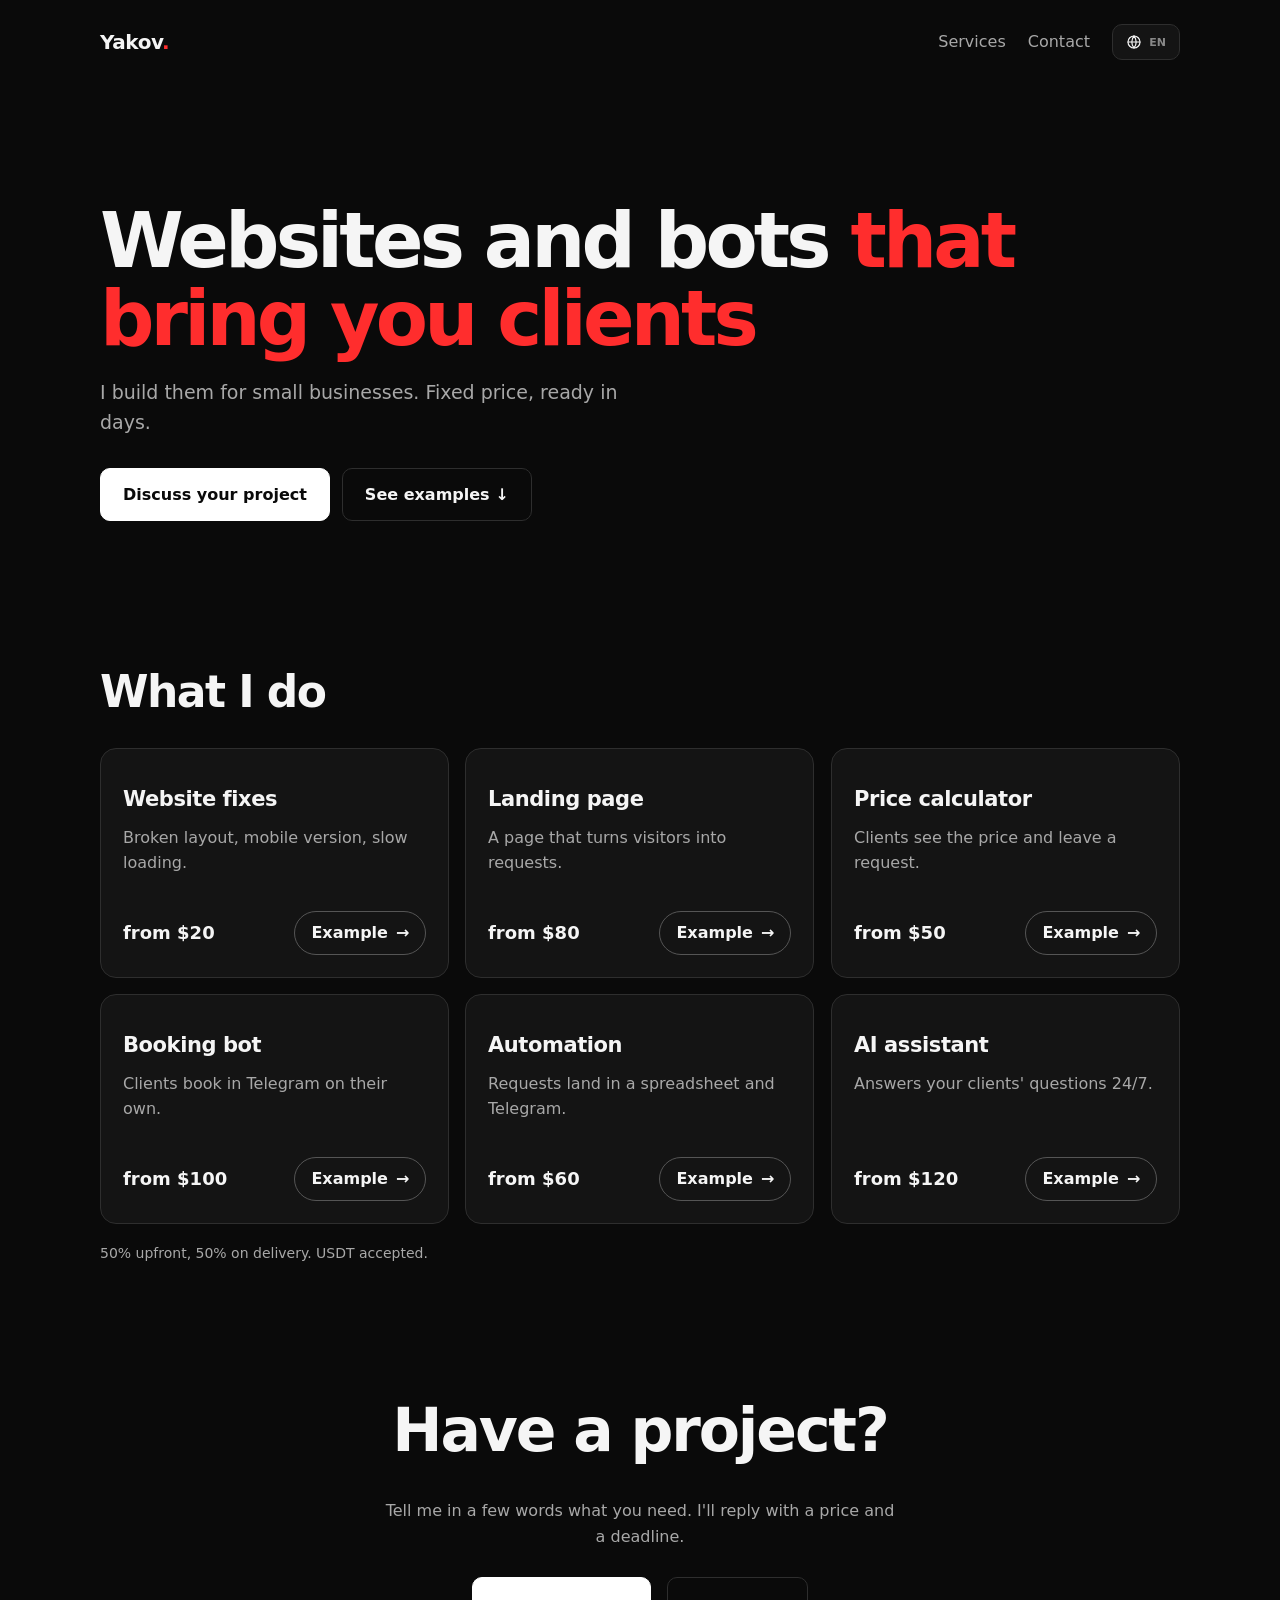
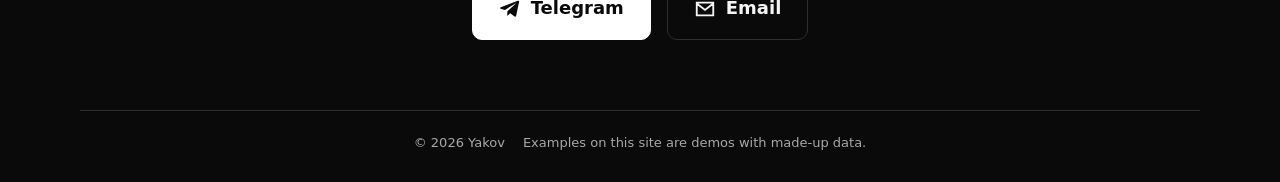
==== commit 58ea48c2: "Rebuild portfolio: minimal home, new scenario demos, built-in 8-language i18n - Built-in translation" ====
--- a/index.html
+++ b/index.html
@@ -3,7 +3,7 @@
 <head>
 <meta charset="utf-8">
 <meta name="viewport" content="width=device-width,initial-scale=1">
-<title data-ru="Yakov — веб-разработка и автоматизация" data-en="Yakov — web development and automation">Yakov — web development and automation</title>
+<title data-i18n="title">Yakov — websites, bots and automation</title>
 <meta name="description" content="Landing pages, website fixes, Telegram bots, AI assistants and automations for small businesses.">
 <meta name="theme-color" content="#0a0a0a">
 <link rel="stylesheet" href="style.css">
@@ -11,58 +11,166 @@
 <body>
 <div class="cursor-glow" aria-hidden="true"></div>
 <header class="wrap top">
-  <a class="brand" href="#top">Yakov<span>.</span></a>
-  <nav aria-label="Main navigation"><a href="#services" data-ru="Услуги" data-en="Services"></a><a href="#personal" data-ru="Проект" data-en="Project"></a><a href="#contact" data-ru="Контакт" data-en="Contact"></a><button id="lang" type="button" aria-label="Switch language">RU</button></nav>
+  <a class="brand notranslate" translate="no" href="#top">Yakov<span>.</span></a>
+  <nav aria-label="Main navigation"><a href="#services" data-i18n="navServices">Services</a><a href="#contact" data-i18n="navContact">Contact</a><button id="lang" type="button">EN</button></nav>
 </header>
 <main id="top">
   <section class="wrap hero">
-    <span class="eyebrow"><i class="dot"></i><span data-ru="Открыт для новых проектов" data-en="Open for new projects"></span></span>
-    <h1><span data-ru="Сайты, боты и автоматизация," data-en="Websites, bots and automation"></span> <em data-ru="которые приносят заявки" data-en="that bring you leads"></em></h1>
-    <p data-ru="Делаю лендинги с заявками в Telegram, исправляю сайты, пишу ботов и ИИ-ассистентов, связываю сервисы между собой. Фиксированная цена и понятный результат." data-en="I build landing pages that send leads to Telegram, fix websites, create bots and AI assistants, and connect your services together. Fixed price, clear result."></p>
+    <h1 data-i18n-html="h1">Websites and bots <em>that bring you clients</em></h1>
+    <p data-i18n="lead">I build them for small businesses. Fixed price, ready in days.</p>
     <div class="hero-actions">
-      <a class="btn" href="#contact" data-ru="Обсудить задачу" data-en="Discuss your task"></a>
-      <a class="btn ghost" href="#services" data-ru="Смотреть живые демо ↓" data-en="See live demos ↓"></a>
+      <a class="btn" href="#contact" data-i18n="ctaTalk">Discuss your project</a>
+      <a class="btn ghost" href="#services" data-i18n="ctaDemos">See examples ↓</a>
     </div>
-    <div class="stats"><div><b data-count="6">0</b><span data-ru="услуг с живым демо" data-en="services with live demos"></span></div><div><b data-count="24" data-suffix="h">0</b><span data-ru="первый ответ" data-en="first reply"></span></div></div>
   </section>
-
-  <div class="marquee" aria-hidden="true"><div class="marquee-track">
-    <span>Landing pages</span><b>✦</b><span>Telegram bots</span><b>✦</b><span>AI assistants</span><b>✦</b><span>Google Sheets</span><b>✦</b><span>API integrations</span><b>✦</b><span>Calculators</span><b>✦</b><span>Website fixes</span><b>✦</b>
-    <span>Landing pages</span><b>✦</b><span>Telegram bots</span><b>✦</b><span>AI assistants</span><b>✦</b><span>Google Sheets</span><b>✦</b><span>API integrations</span><b>✦</b><span>Calculators</span><b>✦</b><span>Website fixes</span><b>✦</b>
-  </div></div>
 
   <section id="services" class="wrap reveal">
     <div class="section-head">
-      <h2 data-ru="Услуги и цены" data-en="Services and prices"></h2>
-      <p class="muted swipe-hint" data-ru="Листайте карточки →" data-en="Swipe the cards →"></p>
+      <h2 data-i18n="servicesTitle">What I do</h2>
+      <p class="muted swipe-hint" data-i18n="swipe">Swipe →</p>
     </div>
     <div class="services" role="list">
-      <article class="service" role="listitem" data-demo="fixes"><span class="num">01</span><h3 data-ru="Правки сайта" data-en="Website fixes"></h3><p data-ru="Сломанная вёрстка, мобильная версия, скорость, ошибки." data-en="Broken layout, mobile version, speed, bugs."></p><div class="card-foot"><b data-ru="от $20" data-en="from $20"></b><button class="demo-btn" type="button"><span data-ru="Демо" data-en="Demo"></span><i>→</i></button></div></article>
-      <article class="service" role="listitem" data-demo="landing"><span class="num">02</span><h3 data-ru="Лендинг под ключ" data-en="Landing page"></h3><p data-ru="Продающая страница с формой, заявки сразу в Telegram." data-en="A selling page with a form, leads go straight to Telegram."></p><div class="card-foot"><b data-ru="от $80" data-en="from $80"></b><button class="demo-btn" type="button"><span data-ru="Демо" data-en="Demo"></span><i>→</i></button></div></article>
-      <article class="service" role="listitem" data-demo="calculator"><span class="num">03</span><h3 data-ru="Калькулятор / квиз" data-en="Calculator / quiz"></h3><p data-ru="Клиент сам считает цену и оставляет заявку." data-en="Clients estimate the price themselves and leave a request."></p><div class="card-foot"><b data-ru="от $50" data-en="from $50"></b><button class="demo-btn" type="button"><span data-ru="Демо" data-en="Demo"></span><i>→</i></button></div></article>
-      <article class="service" role="listitem" data-demo="bot"><span class="num">04</span><h3 data-ru="Telegram-бот" data-en="Telegram bot"></h3><p data-ru="Запись, заявки, ответы на вопросы, уведомления админу." data-en="Bookings, leads, FAQ answers, admin notifications."></p><div class="card-foot"><b data-ru="от $100" data-en="from $100"></b><button class="demo-btn" type="button"><span data-ru="Демо" data-en="Demo"></span><i>→</i></button></div></article>
-      <article class="service" role="listitem" data-demo="automation"><span class="num">05</span><h3 data-ru="Автоматизация" data-en="Automation"></h3><p data-ru="Форма → Google Таблица → Telegram. Сервисы работают сами." data-en="Form → Google Sheets → Telegram. Your tools work on their own."></p><div class="card-foot"><b data-ru="от $60" data-en="from $60"></b><button class="demo-btn" type="button"><span data-ru="Демо" data-en="Demo"></span><i>→</i></button></div></article>
-      <article class="service" role="listitem" data-demo="ai"><span class="num">06</span><span class="badge" data-ru="Новое" data-en="New"></span><h3 data-ru="ИИ-ассистент для сайта" data-en="AI assistant for your site"></h3><p data-ru="Отвечает клиентам 24/7 и передаёт заявки менеджеру." data-en="Answers customers 24/7 and hands leads to your manager."></p><div class="card-foot"><b data-ru="от $120" data-en="from $120"></b><button class="demo-btn" type="button"><span data-ru="Демо" data-en="Demo"></span><i>→</i></button></div></article>
+      <a class="service" role="listitem" href="demos/fixes/"><h3 data-i18n="sFixes">Website fixes</h3><p data-i18n="sFixesD">Broken layout, mobile version, slow loading.</p><div class="card-foot"><b data-i18n="pFixes">from $20</b><span class="demo-btn"><span data-i18n="demo">Example</span><i>→</i></span></div></a>
+      <a class="service" role="listitem" href="demos/landing/"><h3 data-i18n="sLanding">Landing page</h3><p data-i18n="sLandingD">A page that turns visitors into requests.</p><div class="card-foot"><b data-i18n="pLanding">from $80</b><span class="demo-btn"><span data-i18n="demo">Example</span><i>→</i></span></div></a>
+      <a class="service" role="listitem" href="demos/calculator/"><h3 data-i18n="sCalc">Price calculator</h3><p data-i18n="sCalcD">Clients see the price and leave a request.</p><div class="card-foot"><b data-i18n="pCalc">from $50</b><span class="demo-btn"><span data-i18n="demo">Example</span><i>→</i></span></div></a>
+      <a class="service" role="listitem" href="demos/bot/"><h3 data-i18n="sBot">Booking bot</h3><p data-i18n="sBotD">Clients book in Telegram on their own.</p><div class="card-foot"><b data-i18n="pBot">from $100</b><span class="demo-btn"><span data-i18n="demo">Example</span><i>→</i></span></div></a>
+      <a class="service" role="listitem" href="demos/automation/"><h3 data-i18n="sAuto">Automation</h3><p data-i18n="sAutoD">Requests land in a spreadsheet and Telegram.</p><div class="card-foot"><b data-i18n="pAuto">from $60</b><span class="demo-btn"><span data-i18n="demo">Example</span><i>→</i></span></div></a>
+      <a class="service" role="listitem" href="demos/ai/"><h3 data-i18n="sAi">AI assistant</h3><p data-i18n="sAiD">Answers your clients' questions 24/7.</p><div class="card-foot"><b data-i18n="pAi">from $120</b><span class="demo-btn"><span data-i18n="demo">Example</span><i>→</i></span></div></a>
     </div>
-
-    <div class="stage" id="stage" aria-live="polite">
-      <div class="stage-inner">
-        <div class="stage-bar">
-          <div class="stage-title"><span class="num" id="stage-num">01</span><b id="stage-name"></b></div>
-          <span class="stage-note" data-ru="Демо для портфолио — симуляция, не работа для клиента" data-en="Portfolio demo — a simulation, not client work"></span>
-          <div class="stage-actions"><a id="stage-open" class="mini-link" href="#" target="_blank" rel="noopener" data-ru="Открыть ↗" data-en="Open ↗"></a><button id="stage-close" class="close" type="button" aria-label="Close demo">✕</button></div>
-        </div>
-        <div class="frame-wrap"><div class="loader" aria-hidden="true"></div><iframe id="stage-frame" title="Live demo" loading="lazy"></iframe></div>
-      </div>
-    </div>
-    <p class="muted price-note" data-ru="Точная цена — после описания задачи. Оплата: 50% предоплата, 50% после сдачи. Принимаю USDT." data-en="Exact price after you describe the task. Payment: 50% upfront, 50% on delivery. USDT accepted."></p>
+    <p class="muted price-note" data-i18n="payNote">50% upfront, 50% on delivery. USDT accepted.</p>
   </section>
 
-  <section id="personal" class="wrap reveal personal"><h2 data-ru="Личный проект" data-en="Personal project"></h2><article class="card"><span class="num" data-ru="Работает каждый день" data-en="Running daily"></span><h3 data-ru="Искатель заказов" data-en="Job finder"></h3><p data-ru="Собственный инструмент: каждые 15 минут собирает заказы с фриланс-бирж, оценивает их с помощью ИИ и присылает подходящие в Telegram." data-en="My own tool: every 15 minutes it collects jobs from freelance sites, scores them with AI and sends the matching ones to Telegram."></p><div class="tags"><span>Python</span><span>GitHub Actions</span><span>Telegram Bot API</span><span>AI</span></div></article></section>
-
-  <section id="contact" class="wrap reveal contact"><h2 data-ru="Есть задача?" data-en="Got a task?"></h2><p data-ru="Напишите в Telegram — коротко опишите задачу, отвечу с ценой и сроком." data-en="Message me on Telegram with a short description — I'll reply with a price and timeline."></p><div class="contact-btns"><a class="btn big icon-btn" href="https://t.me/wakeupyakov"><svg viewBox="0 0 24 24" aria-hidden="true"><path fill="currentColor" d="M21.9 4.3 18.7 19.4c-.2 1-.9 1.3-1.7.8l-4.8-3.6-2.3 2.2c-.3.3-.5.5-1 .5l.3-4.9 8.9-8c.4-.3-.1-.5-.6-.2L6.5 13.1l-4.7-1.5c-1-.3-1-1 .2-1.5l18.5-7.1c.9-.3 1.6.2 1.4 1.3z"/></svg><span data-ru="Написать в Telegram" data-en="Message on Telegram"></span></a><a class="btn big icon-btn" href="mailto:yakov.agency@gmail.com"><svg viewBox="0 0 24 24" aria-hidden="true"><path fill="none" stroke="currentColor" stroke-width="2" d="M3 5h18v14H3z M3 6l9 7 9-7"/></svg><span data-ru="Написать на почту" data-en="Send an email"></span></a></div></section>
+  <section id="contact" class="wrap reveal contact">
+    <h2 data-i18n="contactTitle">Have a project?</h2>
+    <p data-i18n="contactLead">Tell me in a few words what you need. I'll reply with a price and a deadline.</p>
+    <div class="contact-btns">
+      <a class="btn big icon-btn" href="https://t.me/wakeupyakov"><svg viewBox="0 0 24 24" aria-hidden="true"><path fill="currentColor" d="M21.9 4.3 18.7 19.4c-.2 1-.9 1.3-1.7.8l-4.8-3.6-2.3 2.2c-.3.3-.5.5-1 .5l.3-4.9 8.9-8c.4-.3-.1-.5-.6-.2L6.5 13.1l-4.7-1.5c-1-.3-1-1 .2-1.5l18.5-7.1c.9-.3 1.6.2 1.4 1.3z"/></svg><span>Telegram</span></a>
+      <a class="btn big ghost icon-btn" href="mailto:yakov.agency@gmail.com"><svg viewBox="0 0 24 24" aria-hidden="true"><path fill="none" stroke="currentColor" stroke-width="2" d="M3 5h18v14H3z M3 6l9 7 9-7"/></svg><span>Email</span></a>
+    </div>
+  </section>
 </main>
-<footer class="wrap site-footer"><span>© 2026 Yakov</span><span data-ru="Сайты, боты и автоматизация под ключ" data-en="Websites, bots and automation, end to end"></span><span data-ru="Все демо-проекты на сайте — учебные примеры" data-en="All demo projects on this site are sample work"></span></footer>
+<footer class="wrap site-footer"><span class="notranslate" translate="no">© 2026 Yakov</span><span data-i18n="footer">Examples on this site are demos with made-up data.</span></footer>
+<script>
+window.I18N = {
+  en: {
+    title: 'Yakov — websites, bots and automation', navServices: 'Services', navContact: 'Contact',
+    h1: 'Websites and bots <em>that bring you clients</em>', lead: 'I build them for small businesses. Fixed price, ready in days.',
+    ctaTalk: 'Discuss your project', ctaDemos: 'See examples ↓', servicesTitle: 'What I do', swipe: 'Swipe →', demo: 'Example',
+    sFixes: 'Website fixes', sFixesD: 'Broken layout, mobile version, slow loading.', pFixes: 'from $20',
+    sLanding: 'Landing page', sLandingD: 'A page that turns visitors into requests.', pLanding: 'from $80',
+    sCalc: 'Price calculator', sCalcD: 'Clients see the price and leave a request.', pCalc: 'from $50',
+    sBot: 'Booking bot', sBotD: 'Clients book in Telegram on their own.', pBot: 'from $100',
+    sAuto: 'Automation', sAutoD: 'Requests land in a spreadsheet and Telegram.', pAuto: 'from $60',
+    sAi: 'AI assistant', sAiD: 'Answers your clients\' questions 24/7.', pAi: 'from $120',
+    payNote: '50% upfront, 50% on delivery. USDT accepted.',
+    contactTitle: 'Have a project?', contactLead: 'Tell me in a few words what you need. I\'ll reply with a price and a deadline.',
+    footer: 'Examples on this site are demos with made-up data.'
+  },
+  de: {
+    title: 'Yakov — Websites, Bots und Automatisierung', navServices: 'Leistungen', navContact: 'Kontakt',
+    h1: 'Websites und Bots, <em>die neue Kunden bringen</em>',
+    lead: 'Ich entwickle Lösungen für kleine Unternehmen. Festpreis, in wenigen Tagen fertig.',
+    ctaTalk: 'Projekt besprechen', ctaDemos: 'Beispiele ansehen ↓', servicesTitle: 'Mein Angebot', swipe: 'Wischen →', demo: 'Beispiel',
+    sFixes: 'Website-Fixes', sFixesD: 'Fehler im Layout, auf dem Handy oder beim Laden.', pFixes: 'ab 20 $',
+    sLanding: 'Landingpage', sLandingD: 'Eine Seite, die Besucher zu Anfragen macht.', pLanding: 'ab 80 $',
+    sCalc: 'Preiskalkulator', sCalcD: 'Kunden sehen den Preis und senden direkt eine Anfrage.', pCalc: 'ab 50 $',
+    sBot: 'Buchungsbot', sBotD: 'Kunden buchen selbst über Telegram.', pBot: 'ab 100 $',
+    sAuto: 'Automatisierung', sAutoD: 'Anfragen landen in einer Tabelle und bei Telegram.', pAuto: 'ab 60 $',
+    sAi: 'KI-Assistent', sAiD: 'Beantwortet Kundenfragen rund um die Uhr.', pAi: 'ab 120 $',
+    payNote: '50 % Anzahlung, 50 % bei Übergabe. USDT möglich.', contactTitle: 'Sie haben ein Projekt?',
+    contactLead: 'Schreiben Sie kurz, was Sie brauchen. Ich melde mich mit Preis und Zeitplan.',
+    footer: 'Die Beispiele auf dieser Website sind Demos mit erfundenen Daten.'
+  },
+  es: {
+    title: 'Yakov — webs, bots y automatización', navServices: 'Servicios', navContact: 'Contacto',
+    h1: 'Webs y bots <em>que te ayudan a conseguir clientes</em>',
+    lead: 'Los creo para pequeños negocios. Precio cerrado y listos en pocos días.',
+    ctaTalk: 'Hablemos de tu proyecto', ctaDemos: 'Ver ejemplos ↓', servicesTitle: 'Qué hago', swipe: 'Desliza →', demo: 'Ejemplo',
+    sFixes: 'Arreglos web', sFixesD: 'Diseño roto, versión móvil o carga lenta.', pFixes: 'desde 20 $',
+    sLanding: 'Página de aterrizaje', sLandingD: 'Una página que convierte visitas en consultas.', pLanding: 'desde 80 $',
+    sCalc: 'Calculadora de precios', sCalcD: 'Tus clientes ven el precio y envían una consulta.', pCalc: 'desde 50 $',
+    sBot: 'Bot de reservas', sBotD: 'Tus clientes reservan por su cuenta en Telegram.', pBot: 'desde 100 $',
+    sAuto: 'Automatización', sAutoD: 'Las consultas llegan a una hoja de cálculo y a Telegram.', pAuto: 'desde 60 $',
+    sAi: 'Asistente de IA', sAiD: 'Responde las preguntas de tus clientes a cualquier hora.', pAi: 'desde 120 $',
+    payNote: '50 % por adelantado y 50 % al entregar. Acepto USDT.', contactTitle: '¿Tienes un proyecto?',
+    contactLead: 'Cuéntame brevemente qué necesitas. Te responderé con precio y plazo.',
+    footer: 'Los ejemplos de esta web son demos con datos inventados.'
+  },
+  fr: {
+    title: 'Yakov — sites web, bots et automatisation', navServices: 'Services', navContact: 'Contact',
+    h1: 'Des sites et des bots <em>qui vous apportent des clients</em>',
+    lead: 'Je les crée pour les petites entreprises. Tarif fixe, prêts en quelques jours.',
+    ctaTalk: 'Parlons de votre projet', ctaDemos: 'Voir les exemples ↓', servicesTitle: 'Mes services', swipe: 'Faites défiler →', demo: 'Exemple',
+    sFixes: 'Corrections de site', sFixesD: 'Mise en page cassée, version mobile ou chargement lent.', pFixes: 'à partir de 20 $',
+    sLanding: 'Page de présentation', sLandingD: 'Une page qui transforme les visites en demandes.', pLanding: 'à partir de 80 $',
+    sCalc: 'Calculateur de prix', sCalcD: 'Vos clients voient le prix et envoient leur demande.', pCalc: 'à partir de 50 $',
+    sBot: 'Bot de réservation', sBotD: 'Vos clients réservent eux-mêmes sur Telegram.', pBot: 'à partir de 100 $',
+    sAuto: 'Automatisation', sAutoD: 'Les demandes arrivent dans un tableur et sur Telegram.', pAuto: 'à partir de 60 $',
+    sAi: 'Assistant IA', sAiD: 'Répond aux questions de vos clients à toute heure.', pAi: 'à partir de 120 $',
+    payNote: '50 % à l’avance, 50 % à la livraison. USDT accepté.', contactTitle: 'Vous avez un projet ?',
+    contactLead: 'Dites-moi en quelques mots ce qu’il vous faut. Je vous répondrai avec un tarif et un délai.',
+    footer: 'Les exemples de ce site sont des démos avec des données fictives.'
+  },
+  zh: {
+    title: 'Yakov — 网站、机器人与自动化', navServices: '服务', navContact: '联系',
+    h1: '网站和机器人，<em>帮你带来更多客户</em>',
+    lead: '专为小型企业打造。价格固定，几天内即可交付。',
+    ctaTalk: '聊聊你的项目', ctaDemos: '查看案例 ↓', servicesTitle: '我能做什么', swipe: '滑动 →', demo: '案例',
+    sFixes: '网站修复', sFixesD: '修复布局错乱、手机显示和加载慢等问题。', pFixes: '20 美元起',
+    sLanding: '营销落地页', sLandingD: '把访客变成咨询客户的页面。', pLanding: '80 美元起',
+    sCalc: '价格计算器', sCalcD: '客户直接查看价格并提交需求。', pCalc: '50 美元起',
+    sBot: '预约机器人', sBotD: '客户通过 Telegram 自助预约。', pBot: '100 美元起',
+    sAuto: '自动化', sAutoD: '客户咨询自动同步到表格和 Telegram。', pAuto: '60 美元起',
+    sAi: 'AI 助手', sAiD: '全天候解答客户的问题。', pAi: '120 美元起',
+    payNote: '预付 50%，交付时付清余款。接受 USDT。', contactTitle: '有项目想做吗？',
+    contactLead: '简单说说你的需求，我会回复报价和交付时间。',
+    footer: '本站案例均为使用虚构数据制作的演示。'
+  },
+  ar: {
+    title: 'Yakov — مواقع إلكترونية وروبوتات وأتمتة', navServices: 'الخدمات', navContact: 'تواصل معنا',
+    h1: 'مواقع وروبوتات <em>تجلب لك عملاء جددًا</em>',
+    lead: 'أصممها للمشروعات الصغيرة. سعر ثابت وتسليم خلال أيام.',
+    ctaTalk: 'لنتحدث عن مشروعك', ctaDemos: 'شاهد الأمثلة ↓', servicesTitle: 'ما أقدمه', swipe: 'اسحب ←', demo: 'مثال',
+    sFixes: 'إصلاح المواقع', sFixesD: 'إصلاح التصميم أو نسخة الهاتف أو بطء التحميل.', pFixes: 'ابتداءً من 20 $',
+    sLanding: 'صفحة تسويقية', sLandingD: 'صفحة تحوّل الزوار إلى عملاء محتملين.', pLanding: 'ابتداءً من 80 $',
+    sCalc: 'حاسبة الأسعار', sCalcD: 'يرى العملاء السعر ويرسلون طلبهم مباشرة.', pCalc: 'ابتداءً من 50 $',
+    sBot: 'روبوت للحجوزات', sBotD: 'يحجز العملاء بأنفسهم عبر Telegram.', pBot: 'ابتداءً من 100 $',
+    sAuto: 'الأتمتة', sAutoD: 'تصل الطلبات إلى جدول بيانات وإلى Telegram.', pAuto: 'ابتداءً من 60 $',
+    sAi: 'مساعد ذكاء اصطناعي', sAiD: 'يجيب عن أسئلة عملائك على مدار الساعة.', pAi: 'ابتداءً من 120 $',
+    payNote: '50٪ مقدمًا و50٪ عند التسليم. نقبل USDT.', contactTitle: 'هل لديك مشروع؟',
+    contactLead: 'اكتب باختصار ما تحتاج إليه. سأرد عليك بالسعر والمدة.',
+    footer: 'الأمثلة في هذا الموقع عروض تجريبية ببيانات خيالية.'
+  },
+  ru: {
+    title: 'Yakov — сайты, боты и автоматизация', navServices: 'Услуги', navContact: 'Контакты',
+    h1: 'Сайты и боты, <em>которые приводят клиентов</em>', lead: 'Делаю для малого бизнеса. Фиксированная цена, готово за несколько дней.',
+    ctaTalk: 'Обсудить проект', ctaDemos: 'Смотреть примеры ↓', servicesTitle: 'Что я делаю', swipe: 'Листайте →', demo: 'Пример',
+    sFixes: 'Исправление сайта', sFixesD: 'Поехала вёрстка, нет мобильной версии, сайт долго грузится.', pFixes: 'от $20',
+    sLanding: 'Лендинг', sLandingD: 'Страница, с которой посетители оставляют заявки.', pLanding: 'от $80',
+    sCalc: 'Калькулятор цены', sCalcD: 'Клиент сам видит цену и оставляет заявку.', pCalc: 'от $50',
+    sBot: 'Бот для записи', sBotD: 'Клиенты сами записываются через Telegram.', pBot: 'от $100',
+    sAuto: 'Автоматизация', sAutoD: 'Заявки сами попадают в таблицу и Telegram.', pAuto: 'от $60',
+    sAi: 'ИИ-ассистент', sAiD: 'Отвечает на вопросы клиентов круглосуточно.', pAi: 'от $120',
+    payNote: '50% предоплата, 50% после сдачи. Принимаю USDT.',
+    contactTitle: 'Есть задача?', contactLead: 'Опишите в двух словах, что нужно. Отвечу с ценой и сроком.',
+    footer: 'Примеры на сайте — демо с вымышленными данными.'
+  },
+  uk: {
+    title: 'Yakov — сайти, боти та автоматизація', navServices: 'Послуги', navContact: 'Контакти',
+    h1: 'Сайти й боти, <em>які приводять клієнтів</em>', lead: 'Роблю для малого бізнесу. Фіксована ціна, готово за кілька днів.',
+    ctaTalk: 'Обговорити проєкт', ctaDemos: 'Дивитися приклади ↓', servicesTitle: 'Що я роблю', swipe: 'Гортайте →', demo: 'Приклад',
+    sFixes: 'Виправлення сайту', sFixesD: 'Поїхала верстка, немає мобільної версії, сайт довго вантажиться.', pFixes: 'від $20',
+    sLanding: 'Лендинг', sLandingD: 'Сторінка, з якої відвідувачі залишають заявки.', pLanding: 'від $80',
+    sCalc: 'Калькулятор ціни', sCalcD: 'Клієнт сам бачить ціну й залишає заявку.', pCalc: 'від $50',
+    sBot: 'Бот для запису', sBotD: 'Клієнти самі записуються через Telegram.', pBot: 'від $100',
+    sAuto: 'Автоматизація', sAutoD: 'Заявки самі потрапляють у таблицю й Telegram.', pAuto: 'від $60',
+    sAi: 'ШІ-асистент', sAiD: 'Відповідає на запитання клієнтів цілодобово.', pAi: 'від $120',
+    payNote: '50% передоплата, 50% після здачі. Приймаю USDT.',
+    contactTitle: 'Є задача?', contactLead: 'Опишіть у двох словах, що потрібно. Відповім із ціною та терміном.',
+    footer: 'Приклади на сайті — демо з вигаданими даними.'
+  }
+};
+</script>
 <script src="lang.js"></script>
 <script src="main.js"></script>
 </body>
--- a/style.css
+++ b/style.css
@@ -4,7 +4,7 @@
 body{margin:0;font:16px/1.6 system-ui,-apple-system,Segoe UI,Roboto,sans-serif;color:var(--text);background:var(--bg);overflow-x:hidden}
 ::selection{background:var(--red);color:#fff}
 .wrap{max-width:1120px;margin:0 auto;padding:24px 20px}
-.cursor-glow{position:fixed;left:-300px;top:-300px;width:600px;height:600px;border-radius:50%;pointer-events:none;z-index:0;opacity:0;transition:opacity .4s;background:radial-gradient(circle,rgba(255,45,45,.09),transparent 65%)}
+.cursor-glow{position:fixed;left:-300px;top:-300px;width:600px;height:600px;border-radius:50%;pointer-events:none;z-index:0;opacity:0;will-change:transform;transition:opacity .4s;background:radial-gradient(circle,rgba(255,45,45,.09),transparent 65%)}
 .cursor-glow.on{opacity:1}
 header,main,footer{position:relative;z-index:1}
 .top{display:flex;justify-content:space-between;align-items:center}
@@ -13,35 +13,18 @@
 nav{display:flex;align-items:center;gap:22px}
 nav a{color:var(--muted);text-decoration:none;transition:color .2s}
 nav a:hover{color:var(--white)}
-#lang{color:var(--text);border:1px solid var(--line);background:var(--panel);border-radius:8px;padding:6px 12px;cursor:pointer;font:inherit;font-weight:700;transition:border-color .2s,background .2s}
-#lang{padding:6px 9px;min-width:54px}
-#lang:hover{border-color:var(--red);background:var(--red-dim)}
-.goog-te-banner-frame,.skiptranslate iframe,#goog-gt-tt{display:none!important}
-body{top:0!important}
 
-.hero{padding-top:78px;padding-bottom:44px}
-.eyebrow{display:inline-flex;align-items:center;gap:9px;border:1px solid var(--line);border-radius:99px;padding:6px 14px;font-size:13px;font-weight:600;color:#ddd;background:var(--panel)}
-.dot{width:8px;height:8px;border-radius:50%;background:var(--red);box-shadow:0 0 0 0 rgba(255,45,45,.6);animation:ping 1.8s infinite}
-@keyframes ping{70%{box-shadow:0 0 0 9px rgba(255,45,45,0)}100%{box-shadow:0 0 0 0 rgba(255,45,45,0)}}
+.hero{padding-top:96px;padding-bottom:72px}
 .hero h1{font-size:clamp(38px,7.4vw,76px);line-height:1.02;letter-spacing:-.05em;margin:22px 0 20px;max-width:960px}
 .hero h1 em{font-style:normal;color:var(--red)}
-.hero p{max-width:640px;font-size:18px;color:var(--muted);margin:0 0 30px}
+.hero p{max-width:560px;font-size:19px;color:var(--muted);margin:0 0 30px}
 .hero-actions{display:flex;flex-wrap:wrap;gap:12px}
 .btn{display:inline-block;background:var(--white);color:var(--black);padding:13px 22px;border-radius:10px;text-decoration:none;font-weight:750;border:1px solid var(--white);cursor:pointer;font-size:16px;transition:transform .25s var(--ease),background .2s,color .2s,border-color .2s}
 .btn:hover{transform:translateY(-2px);background:var(--red);border-color:var(--red);color:#fff}
 .btn.ghost{background:transparent;color:var(--text);border-color:var(--line)}
 .btn.ghost:hover{border-color:var(--white);background:transparent}
 .btn.big{font-size:18px;padding:16px 26px}
-.stats{display:flex;gap:44px;margin-top:52px;flex-wrap:wrap}
-.stats div{display:grid}
-.stats b{font-size:30px;letter-spacing:-.03em;font-variant-numeric:tabular-nums}
-.stats span{color:var(--muted);font-size:14px}
 
-.marquee{overflow:hidden;border-block:1px solid var(--line);padding:14px 0;position:relative;z-index:1;-webkit-mask:linear-gradient(90deg,transparent,#000 10%,#000 90%,transparent);mask:linear-gradient(90deg,transparent,#000 10%,#000 90%,transparent)}
-.marquee-track{display:flex;gap:28px;width:max-content;animation:marquee 32s linear infinite;font-weight:700;font-size:15px;color:#cfcfcf;white-space:nowrap}
-.marquee-track b{color:var(--red)}
-.marquee:hover .marquee-track{animation-play-state:paused}
-@keyframes marquee{to{transform:translateX(-50%)}}
 
 h2{font-size:clamp(28px,4.4vw,44px);letter-spacing:-.035em;margin:40px 0 20px}
 .section-head{display:flex;justify-content:space-between;align-items:end;gap:16px}
@@ -50,7 +33,7 @@
 
 /* Service cards */
 .services{display:grid;grid-template-columns:repeat(3,1fr);gap:16px}
-.service{position:relative;overflow:hidden;cursor:pointer;background:var(--panel);border:1px solid var(--line);border-radius:16px;padding:22px;display:flex;flex-direction:column;min-height:230px;transition:transform .35s var(--ease),border-color .3s,opacity .3s,background .3s;opacity:0;translate:0 24px}
+.service{color:inherit;text-decoration:none;position:relative;overflow:hidden;cursor:pointer;background:var(--panel);border:1px solid var(--line);border-radius:16px;padding:22px;display:flex;flex-direction:column;min-height:230px;transition:transform .35s var(--ease),border-color .3s,opacity .3s,background .3s;opacity:0;translate:0 24px;will-change:transform}
 .visible .service{opacity:1;translate:0 0;transition:transform .35s var(--ease),border-color .3s,opacity .6s calc(var(--i)*70ms),translate .6s var(--ease) calc(var(--i)*70ms),background .3s}
 .service:before{content:"";position:absolute;inset:0;pointer-events:none;opacity:0;transition:opacity .3s;background:radial-gradient(380px circle at var(--mx,50%) var(--my,50%),rgba(255,45,45,.16),transparent 60%)}
 .service:hover:before,.service.active:before{opacity:1}
@@ -61,7 +44,6 @@
 .service.pulse{animation:pulse .6s var(--ease)}
 @keyframes pulse{40%{scale:.97}}
 .num{font-size:13px;font-weight:800;color:var(--red);letter-spacing:.08em}
-.badge{position:absolute;top:18px;right:18px;font-size:12px;font-weight:800;background:var(--red);color:#fff;padding:3px 9px;border-radius:99px}
 .service h3{margin:12px 0 8px;font-size:21px;letter-spacing:-.02em}
 .service p{margin:0 0 18px;color:var(--muted)}
 .card-foot{margin-top:auto;display:flex;justify-content:space-between;align-items:center;gap:10px}
@@ -73,35 +55,8 @@
 .service.active .demo-btn{background:var(--red);border-color:var(--red);color:#fff}
 .service.active .demo-btn i{transform:rotate(90deg)}
 
-/* Demo stage: animated open */
-.stage{display:grid;grid-template-rows:0fr;transition:grid-template-rows .6s var(--ease),margin .6s var(--ease);margin-top:0}
-.stage.open{grid-template-rows:1fr;margin-top:22px}
-.stage-inner{overflow:hidden;min-height:0;border-radius:18px;border:1px solid transparent;background:var(--panel);clip-path:inset(0 0 100% 0 round 18px);transition:clip-path .7s var(--ease),border-color .4s}
-.stage.open .stage-inner{clip-path:inset(0 0 0 0 round 18px);border-color:var(--red)}
-.stage-bar{display:flex;align-items:center;gap:14px;padding:12px 16px;border-bottom:1px solid var(--line);flex-wrap:wrap}
-.stage-title{display:flex;gap:10px;align-items:baseline}
-.stage-title b{font-size:17px}
-.stage-note{font-size:13px;color:#ddd;background:var(--red-dim);border:1px solid rgba(255,45,45,.4);padding:3px 10px;border-radius:99px}
-.stage-actions{margin-left:auto;display:flex;gap:10px;align-items:center}
-.mini-link{color:var(--text);font-weight:700;font-size:14px;text-decoration:none;border:1px solid var(--line);padding:6px 12px;border-radius:8px}
-.mini-link:hover{border-color:var(--white)}
-.close{width:34px;height:34px;border-radius:50%;border:1px solid var(--line);background:transparent;color:var(--text);cursor:pointer;font-size:14px;transition:background .2s,transform .3s var(--ease)}
-.close:hover{background:var(--red);border-color:var(--red);transform:rotate(90deg)}
-.frame-wrap{position:relative;height:640px;background:#0a0a0a}
-.frame-wrap iframe{display:block;width:100%;height:100%;border:0;opacity:0;transform:scale(.98);transition:opacity .45s,transform .6s var(--ease)}
-.stage.loaded iframe{opacity:1;transform:none}
-.stage.swap iframe{opacity:0;transform:translateY(12px)}
-.loader{position:absolute;top:50%;left:50%;width:34px;height:34px;margin:-17px;border:3px solid #333;border-top-color:var(--red);border-radius:50%;animation:spin .8s linear infinite}
-.stage.loaded .loader{display:none}
-@keyframes spin{to{transform:rotate(360deg)}}
 .price-note{margin-top:18px}
 
-.card{background:var(--panel);border:1px solid var(--line);border-radius:16px;padding:22px}
-.card h3{margin:8px 0;font-size:21px}
-.card p{color:var(--muted);margin:0 0 14px}
-.tags{display:flex;flex-wrap:wrap;gap:8px}
-.tags span{font-size:13px;border:1px solid var(--line);border-radius:99px;padding:4px 11px;color:#ddd}
-.personal{max-width:800px}
 .contact{text-align:center;padding-top:40px;padding-bottom:70px}
 .contact h2{font-size:clamp(34px,6vw,60px)}
 .contact p{color:var(--muted);margin:0 auto 28px;max-width:520px}
@@ -118,17 +73,14 @@
 /* Phone: horizontal swipe carousel */
 @media(max-width:640px){
   .wrap{padding-left:18px;padding-right:18px}
-  nav{gap:14px}nav a{font-size:14px}
+  .top{gap:10px;min-width:0}
+  .brand{min-width:0;overflow:hidden;text-overflow:ellipsis;white-space:nowrap}
+  nav{gap:0;flex:none}
+  nav a{display:none}
   .hero{padding-top:48px}
-  .stats{gap:24px;margin-top:40px}
   .section-head{display:block}
-  .swipe-hint{display:block;margin:-8px 0 16px}
-  .services{display:flex;overflow-x:auto;scroll-snap-type:x mandatory;gap:12px;margin:0 -18px;padding:4px 18px 16px;scrollbar-width:none}
-  .services::-webkit-scrollbar{display:none}
-  .service{flex:0 0 82%;scroll-snap-align:center;min-height:220px;transform:scale(.94)}
-  .service.in-view{transform:none}
+  .services{grid-template-columns:1fr;gap:10px}
+  .service{min-height:0;padding:18px}
   .service.dim{opacity:.7}
-  .frame-wrap{height:600px}
-  .stage-note{order:3;width:100%;text-align:center}
 }
 @media(prefers-reduced-motion:reduce){html{scroll-behavior:auto}*,*:before,*:after{animation-duration:.01ms!important;animation-iteration-count:1!important;transition-duration:.01ms!important}.reveal,.service{opacity:1;transform:none;translate:0 0}}
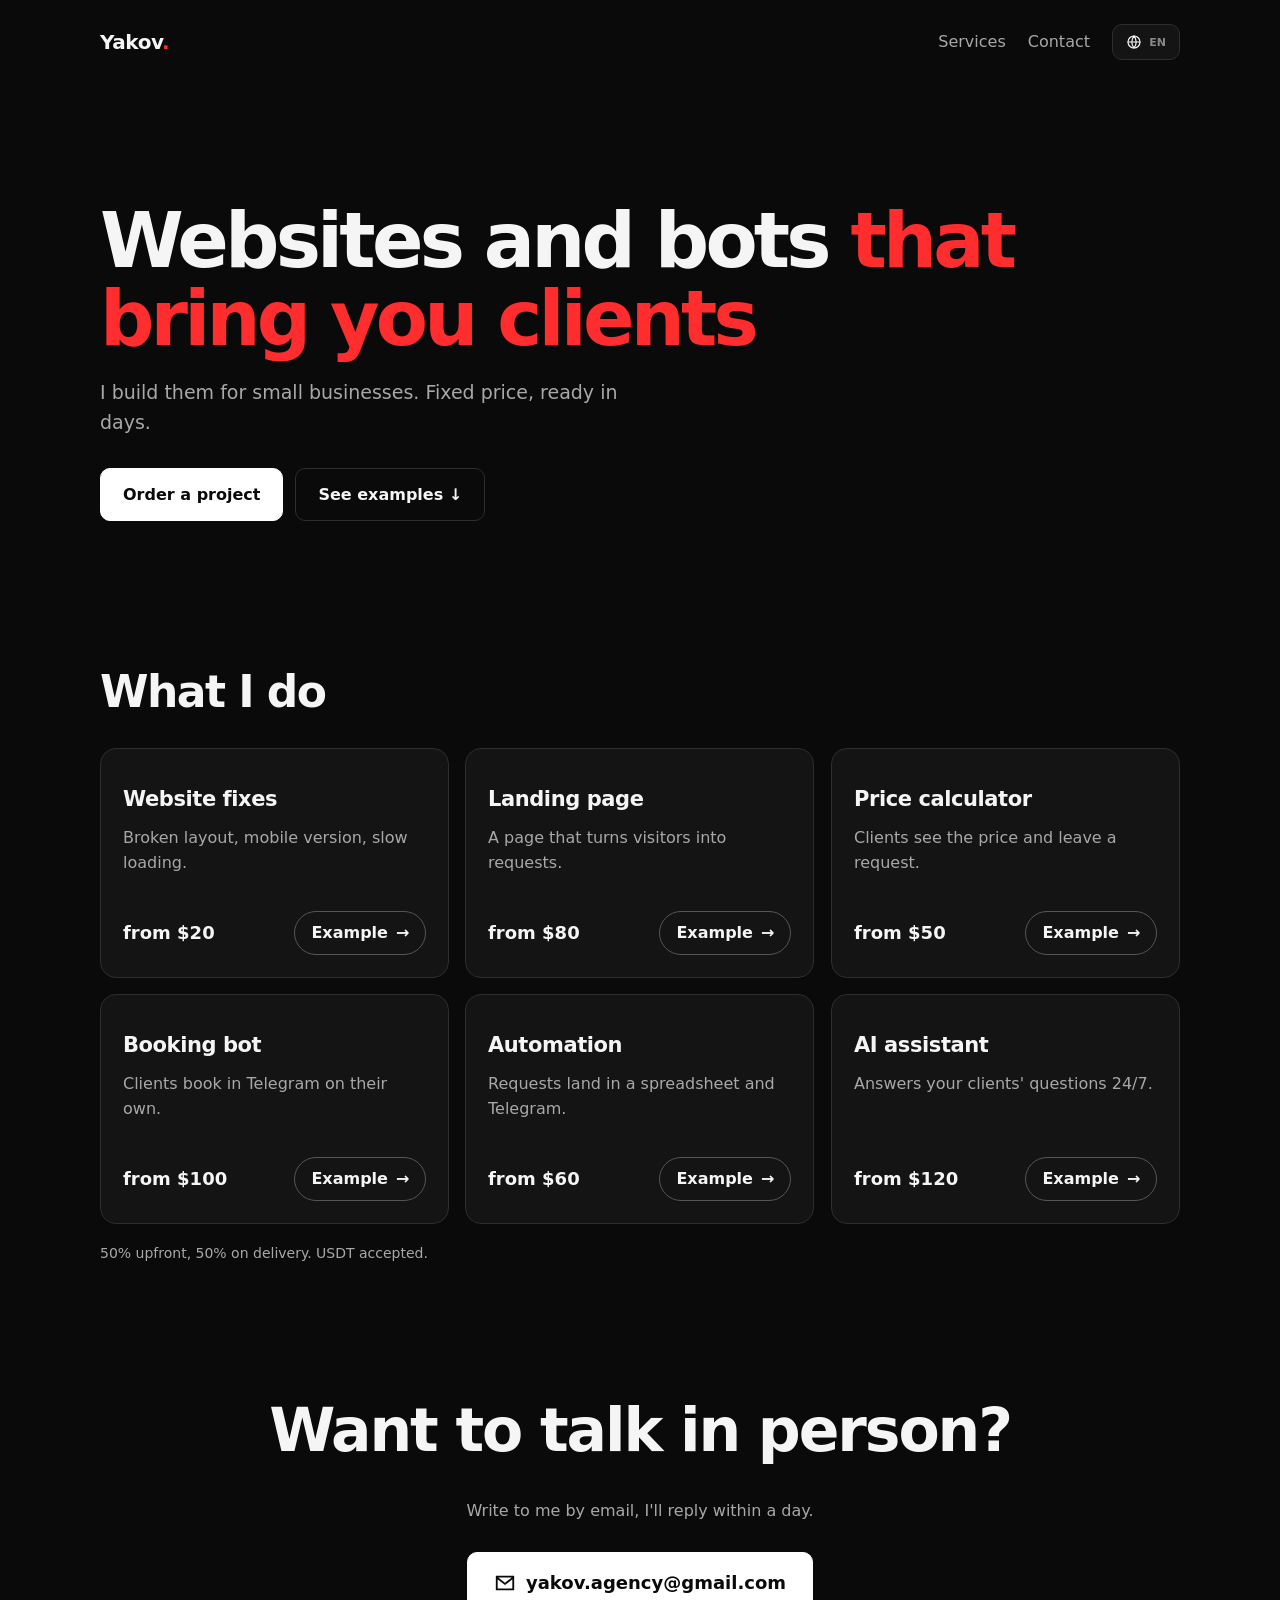
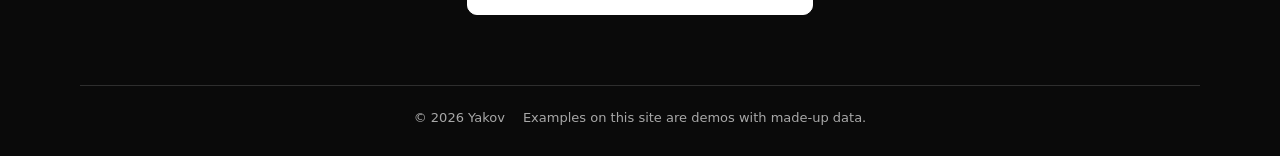
==== commit 382898f2: "Add order page with brief form; email-only contact; demo CTAs to order Co-Authored-By: Claude Opus 5" ====
--- a/index.html
+++ b/index.html
@@ -19,7 +19,7 @@
     <h1 data-i18n-html="h1">Websites and bots <em>that bring you clients</em></h1>
     <p data-i18n="lead">I build them for small businesses. Fixed price, ready in days.</p>
     <div class="hero-actions">
-      <a class="btn" href="#contact" data-i18n="ctaTalk">Discuss your project</a>
+      <a class="btn" href="order/" data-i18n="ctaTalk">Discuss your project</a>
       <a class="btn ghost" href="#services" data-i18n="ctaDemos">See examples ↓</a>
     </div>
   </section>
@@ -44,8 +44,7 @@
     <h2 data-i18n="contactTitle">Have a project?</h2>
     <p data-i18n="contactLead">Tell me in a few words what you need. I'll reply with a price and a deadline.</p>
     <div class="contact-btns">
-      <a class="btn big icon-btn" href="https://t.me/wakeupyakov"><svg viewBox="0 0 24 24" aria-hidden="true"><path fill="currentColor" d="M21.9 4.3 18.7 19.4c-.2 1-.9 1.3-1.7.8l-4.8-3.6-2.3 2.2c-.3.3-.5.5-1 .5l.3-4.9 8.9-8c.4-.3-.1-.5-.6-.2L6.5 13.1l-4.7-1.5c-1-.3-1-1 .2-1.5l18.5-7.1c.9-.3 1.6.2 1.4 1.3z"/></svg><span>Telegram</span></a>
-      <a class="btn big ghost icon-btn" href="mailto:yakov.agency@gmail.com"><svg viewBox="0 0 24 24" aria-hidden="true"><path fill="none" stroke="currentColor" stroke-width="2" d="M3 5h18v14H3z M3 6l9 7 9-7"/></svg><span>Email</span></a>
+      <a class="btn big icon-btn" href="mailto:yakov.agency@gmail.com"><svg viewBox="0 0 24 24" aria-hidden="true"><path fill="none" stroke="currentColor" stroke-width="2" d="M3 5h18v14H3z M3 6l9 7 9-7"/></svg><span class="notranslate" translate="no">yakov.agency@gmail.com</span></a>
     </div>
   </section>
 </main>
@@ -55,7 +54,7 @@
   en: {
     title: 'Yakov — websites, bots and automation', navServices: 'Services', navContact: 'Contact',
     h1: 'Websites and bots <em>that bring you clients</em>', lead: 'I build them for small businesses. Fixed price, ready in days.',
-    ctaTalk: 'Discuss your project', ctaDemos: 'See examples ↓', servicesTitle: 'What I do', swipe: 'Swipe →', demo: 'Example',
+    ctaTalk: 'Order a project', ctaDemos: 'See examples ↓', servicesTitle: 'What I do', swipe: 'Swipe →', demo: 'Example',
     sFixes: 'Website fixes', sFixesD: 'Broken layout, mobile version, slow loading.', pFixes: 'from $20',
     sLanding: 'Landing page', sLandingD: 'A page that turns visitors into requests.', pLanding: 'from $80',
     sCalc: 'Price calculator', sCalcD: 'Clients see the price and leave a request.', pCalc: 'from $50',
@@ -63,88 +62,88 @@
     sAuto: 'Automation', sAutoD: 'Requests land in a spreadsheet and Telegram.', pAuto: 'from $60',
     sAi: 'AI assistant', sAiD: 'Answers your clients\' questions 24/7.', pAi: 'from $120',
     payNote: '50% upfront, 50% on delivery. USDT accepted.',
-    contactTitle: 'Have a project?', contactLead: 'Tell me in a few words what you need. I\'ll reply with a price and a deadline.',
+    contactTitle: 'Want to talk in person?', contactLead: 'Write to me by email, I\'ll reply within a day.',
     footer: 'Examples on this site are demos with made-up data.'
   },
   de: {
     title: 'Yakov — Websites, Bots und Automatisierung', navServices: 'Leistungen', navContact: 'Kontakt',
     h1: 'Websites und Bots, <em>die neue Kunden bringen</em>',
     lead: 'Ich entwickle Lösungen für kleine Unternehmen. Festpreis, in wenigen Tagen fertig.',
-    ctaTalk: 'Projekt besprechen', ctaDemos: 'Beispiele ansehen ↓', servicesTitle: 'Mein Angebot', swipe: 'Wischen →', demo: 'Beispiel',
+    ctaTalk: 'Projekt anfragen', ctaDemos: 'Beispiele ansehen ↓', servicesTitle: 'Mein Angebot', swipe: 'Wischen →', demo: 'Beispiel',
     sFixes: 'Website-Fixes', sFixesD: 'Fehler im Layout, auf dem Handy oder beim Laden.', pFixes: 'ab 20 $',
     sLanding: 'Landingpage', sLandingD: 'Eine Seite, die Besucher zu Anfragen macht.', pLanding: 'ab 80 $',
     sCalc: 'Preiskalkulator', sCalcD: 'Kunden sehen den Preis und senden direkt eine Anfrage.', pCalc: 'ab 50 $',
     sBot: 'Buchungsbot', sBotD: 'Kunden buchen selbst über Telegram.', pBot: 'ab 100 $',
     sAuto: 'Automatisierung', sAutoD: 'Anfragen landen in einer Tabelle und bei Telegram.', pAuto: 'ab 60 $',
     sAi: 'KI-Assistent', sAiD: 'Beantwortet Kundenfragen rund um die Uhr.', pAi: 'ab 120 $',
-    payNote: '50 % Anzahlung, 50 % bei Übergabe. USDT möglich.', contactTitle: 'Sie haben ein Projekt?',
-    contactLead: 'Schreiben Sie kurz, was Sie brauchen. Ich melde mich mit Preis und Zeitplan.',
+    payNote: '50 % Anzahlung, 50 % bei Übergabe. USDT möglich.', contactTitle: 'Lieber persönlich sprechen?',
+    contactLead: 'Schreiben Sie mir eine E-Mail, ich antworte innerhalb eines Tages.',
     footer: 'Die Beispiele auf dieser Website sind Demos mit erfundenen Daten.'
   },
   es: {
     title: 'Yakov — webs, bots y automatización', navServices: 'Servicios', navContact: 'Contacto',
     h1: 'Webs y bots <em>que te ayudan a conseguir clientes</em>',
     lead: 'Los creo para pequeños negocios. Precio cerrado y listos en pocos días.',
-    ctaTalk: 'Hablemos de tu proyecto', ctaDemos: 'Ver ejemplos ↓', servicesTitle: 'Qué hago', swipe: 'Desliza →', demo: 'Ejemplo',
+    ctaTalk: 'Encargar un proyecto', ctaDemos: 'Ver ejemplos ↓', servicesTitle: 'Qué hago', swipe: 'Desliza →', demo: 'Ejemplo',
     sFixes: 'Arreglos web', sFixesD: 'Diseño roto, versión móvil o carga lenta.', pFixes: 'desde 20 $',
     sLanding: 'Página de aterrizaje', sLandingD: 'Una página que convierte visitas en consultas.', pLanding: 'desde 80 $',
     sCalc: 'Calculadora de precios', sCalcD: 'Tus clientes ven el precio y envían una consulta.', pCalc: 'desde 50 $',
     sBot: 'Bot de reservas', sBotD: 'Tus clientes reservan por su cuenta en Telegram.', pBot: 'desde 100 $',
     sAuto: 'Automatización', sAutoD: 'Las consultas llegan a una hoja de cálculo y a Telegram.', pAuto: 'desde 60 $',
     sAi: 'Asistente de IA', sAiD: 'Responde las preguntas de tus clientes a cualquier hora.', pAi: 'desde 120 $',
-    payNote: '50 % por adelantado y 50 % al entregar. Acepto USDT.', contactTitle: '¿Tienes un proyecto?',
-    contactLead: 'Cuéntame brevemente qué necesitas. Te responderé con precio y plazo.',
+    payNote: '50 % por adelantado y 50 % al entregar. Acepto USDT.', contactTitle: '¿Prefieres hablar en persona?',
+    contactLead: 'Escríbeme por email, respondo en un día.',
     footer: 'Los ejemplos de esta web son demos con datos inventados.'
   },
   fr: {
     title: 'Yakov — sites web, bots et automatisation', navServices: 'Services', navContact: 'Contact',
     h1: 'Des sites et des bots <em>qui vous apportent des clients</em>',
     lead: 'Je les crée pour les petites entreprises. Tarif fixe, prêts en quelques jours.',
-    ctaTalk: 'Parlons de votre projet', ctaDemos: 'Voir les exemples ↓', servicesTitle: 'Mes services', swipe: 'Faites défiler →', demo: 'Exemple',
+    ctaTalk: 'Commander un projet', ctaDemos: 'Voir les exemples ↓', servicesTitle: 'Mes services', swipe: 'Faites défiler →', demo: 'Exemple',
     sFixes: 'Corrections de site', sFixesD: 'Mise en page cassée, version mobile ou chargement lent.', pFixes: 'à partir de 20 $',
     sLanding: 'Page de présentation', sLandingD: 'Une page qui transforme les visites en demandes.', pLanding: 'à partir de 80 $',
     sCalc: 'Calculateur de prix', sCalcD: 'Vos clients voient le prix et envoient leur demande.', pCalc: 'à partir de 50 $',
     sBot: 'Bot de réservation', sBotD: 'Vos clients réservent eux-mêmes sur Telegram.', pBot: 'à partir de 100 $',
     sAuto: 'Automatisation', sAutoD: 'Les demandes arrivent dans un tableur et sur Telegram.', pAuto: 'à partir de 60 $',
     sAi: 'Assistant IA', sAiD: 'Répond aux questions de vos clients à toute heure.', pAi: 'à partir de 120 $',
-    payNote: '50 % à l’avance, 50 % à la livraison. USDT accepté.', contactTitle: 'Vous avez un projet ?',
-    contactLead: 'Dites-moi en quelques mots ce qu’il vous faut. Je vous répondrai avec un tarif et un délai.',
+    payNote: '50 % à l’avance, 50 % à la livraison. USDT accepté.', contactTitle: 'Envie d’en parler directement ?',
+    contactLead: 'Écrivez-moi par email, je réponds sous un jour.',
     footer: 'Les exemples de ce site sont des démos avec des données fictives.'
   },
   zh: {
     title: 'Yakov — 网站、机器人与自动化', navServices: '服务', navContact: '联系',
     h1: '网站和机器人，<em>帮你带来更多客户</em>',
     lead: '专为小型企业打造。价格固定，几天内即可交付。',
-    ctaTalk: '聊聊你的项目', ctaDemos: '查看案例 ↓', servicesTitle: '我能做什么', swipe: '滑动 →', demo: '案例',
+    ctaTalk: '项目下单', ctaDemos: '查看案例 ↓', servicesTitle: '我能做什么', swipe: '滑动 →', demo: '案例',
     sFixes: '网站修复', sFixesD: '修复布局错乱、手机显示和加载慢等问题。', pFixes: '20 美元起',
     sLanding: '营销落地页', sLandingD: '把访客变成咨询客户的页面。', pLanding: '80 美元起',
     sCalc: '价格计算器', sCalcD: '客户直接查看价格并提交需求。', pCalc: '50 美元起',
     sBot: '预约机器人', sBotD: '客户通过 Telegram 自助预约。', pBot: '100 美元起',
     sAuto: '自动化', sAutoD: '客户咨询自动同步到表格和 Telegram。', pAuto: '60 美元起',
     sAi: 'AI 助手', sAiD: '全天候解答客户的问题。', pAi: '120 美元起',
-    payNote: '预付 50%，交付时付清余款。接受 USDT。', contactTitle: '有项目想做吗？',
-    contactLead: '简单说说你的需求，我会回复报价和交付时间。',
+    payNote: '预付 50%，交付时付清余款。接受 USDT。', contactTitle: '想直接沟通？',
+    contactLead: '给我发邮件，我会在一天内回复。',
     footer: '本站案例均为使用虚构数据制作的演示。'
   },
   ar: {
     title: 'Yakov — مواقع إلكترونية وروبوتات وأتمتة', navServices: 'الخدمات', navContact: 'تواصل معنا',
     h1: 'مواقع وروبوتات <em>تجلب لك عملاء جددًا</em>',
     lead: 'أصممها للمشروعات الصغيرة. سعر ثابت وتسليم خلال أيام.',
-    ctaTalk: 'لنتحدث عن مشروعك', ctaDemos: 'شاهد الأمثلة ↓', servicesTitle: 'ما أقدمه', swipe: 'اسحب ←', demo: 'مثال',
+    ctaTalk: 'اطلب مشروعًا', ctaDemos: 'شاهد الأمثلة ↓', servicesTitle: 'ما أقدمه', swipe: 'اسحب ←', demo: 'مثال',
     sFixes: 'إصلاح المواقع', sFixesD: 'إصلاح التصميم أو نسخة الهاتف أو بطء التحميل.', pFixes: 'ابتداءً من 20 $',
     sLanding: 'صفحة تسويقية', sLandingD: 'صفحة تحوّل الزوار إلى عملاء محتملين.', pLanding: 'ابتداءً من 80 $',
     sCalc: 'حاسبة الأسعار', sCalcD: 'يرى العملاء السعر ويرسلون طلبهم مباشرة.', pCalc: 'ابتداءً من 50 $',
     sBot: 'روبوت للحجوزات', sBotD: 'يحجز العملاء بأنفسهم عبر Telegram.', pBot: 'ابتداءً من 100 $',
     sAuto: 'الأتمتة', sAutoD: 'تصل الطلبات إلى جدول بيانات وإلى Telegram.', pAuto: 'ابتداءً من 60 $',
     sAi: 'مساعد ذكاء اصطناعي', sAiD: 'يجيب عن أسئلة عملائك على مدار الساعة.', pAi: 'ابتداءً من 120 $',
-    payNote: '50٪ مقدمًا و50٪ عند التسليم. نقبل USDT.', contactTitle: 'هل لديك مشروع؟',
-    contactLead: 'اكتب باختصار ما تحتاج إليه. سأرد عليك بالسعر والمدة.',
+    payNote: '50٪ مقدمًا و50٪ عند التسليم. نقبل USDT.', contactTitle: 'تفضّل التحدث مباشرة؟',
+    contactLead: 'راسلني عبر البريد الإلكتروني، وسأرد خلال يوم.',
     footer: 'الأمثلة في هذا الموقع عروض تجريبية ببيانات خيالية.'
   },
   ru: {
     title: 'Yakov — сайты, боты и автоматизация', navServices: 'Услуги', navContact: 'Контакты',
     h1: 'Сайты и боты, <em>которые приводят клиентов</em>', lead: 'Делаю для малого бизнеса. Фиксированная цена, готово за несколько дней.',
-    ctaTalk: 'Обсудить проект', ctaDemos: 'Смотреть примеры ↓', servicesTitle: 'Что я делаю', swipe: 'Листайте →', demo: 'Пример',
+    ctaTalk: 'Заказать проект', ctaDemos: 'Смотреть примеры ↓', servicesTitle: 'Что я делаю', swipe: 'Листайте →', demo: 'Пример',
     sFixes: 'Исправление сайта', sFixesD: 'Поехала вёрстка, нет мобильной версии, сайт долго грузится.', pFixes: 'от $20',
     sLanding: 'Лендинг', sLandingD: 'Страница, с которой посетители оставляют заявки.', pLanding: 'от $80',
     sCalc: 'Калькулятор цены', sCalcD: 'Клиент сам видит цену и оставляет заявку.', pCalc: 'от $50',
@@ -152,13 +151,13 @@
     sAuto: 'Автоматизация', sAutoD: 'Заявки сами попадают в таблицу и Telegram.', pAuto: 'от $60',
     sAi: 'ИИ-ассистент', sAiD: 'Отвечает на вопросы клиентов круглосуточно.', pAi: 'от $120',
     payNote: '50% предоплата, 50% после сдачи. Принимаю USDT.',
-    contactTitle: 'Есть задача?', contactLead: 'Опишите в двух словах, что нужно. Отвечу с ценой и сроком.',
+    contactTitle: 'Хотите обсудить лично?', contactLead: 'Напишите на почту, отвечу в течение дня.',
     footer: 'Примеры на сайте — демо с вымышленными данными.'
   },
   uk: {
     title: 'Yakov — сайти, боти та автоматизація', navServices: 'Послуги', navContact: 'Контакти',
     h1: 'Сайти й боти, <em>які приводять клієнтів</em>', lead: 'Роблю для малого бізнесу. Фіксована ціна, готово за кілька днів.',
-    ctaTalk: 'Обговорити проєкт', ctaDemos: 'Дивитися приклади ↓', servicesTitle: 'Що я роблю', swipe: 'Гортайте →', demo: 'Приклад',
+    ctaTalk: 'Замовити проєкт', ctaDemos: 'Дивитися приклади ↓', servicesTitle: 'Що я роблю', swipe: 'Гортайте →', demo: 'Приклад',
     sFixes: 'Виправлення сайту', sFixesD: 'Поїхала верстка, немає мобільної версії, сайт довго вантажиться.', pFixes: 'від $20',
     sLanding: 'Лендинг', sLandingD: 'Сторінка, з якої відвідувачі залишають заявки.', pLanding: 'від $80',
     sCalc: 'Калькулятор ціни', sCalcD: 'Клієнт сам бачить ціну й залишає заявку.', pCalc: 'від $50',
@@ -166,7 +165,7 @@
     sAuto: 'Автоматизація', sAutoD: 'Заявки самі потрапляють у таблицю й Telegram.', pAuto: 'від $60',
     sAi: 'ШІ-асистент', sAiD: 'Відповідає на запитання клієнтів цілодобово.', pAi: 'від $120',
     payNote: '50% передоплата, 50% після здачі. Приймаю USDT.',
-    contactTitle: 'Є задача?', contactLead: 'Опишіть у двох словах, що потрібно. Відповім із ціною та терміном.',
+    contactTitle: 'Хочете обговорити особисто?', contactLead: 'Напишіть на пошту, відповім протягом дня.',
     footer: 'Приклади на сайті — демо з вигаданими даними.'
   }
 };
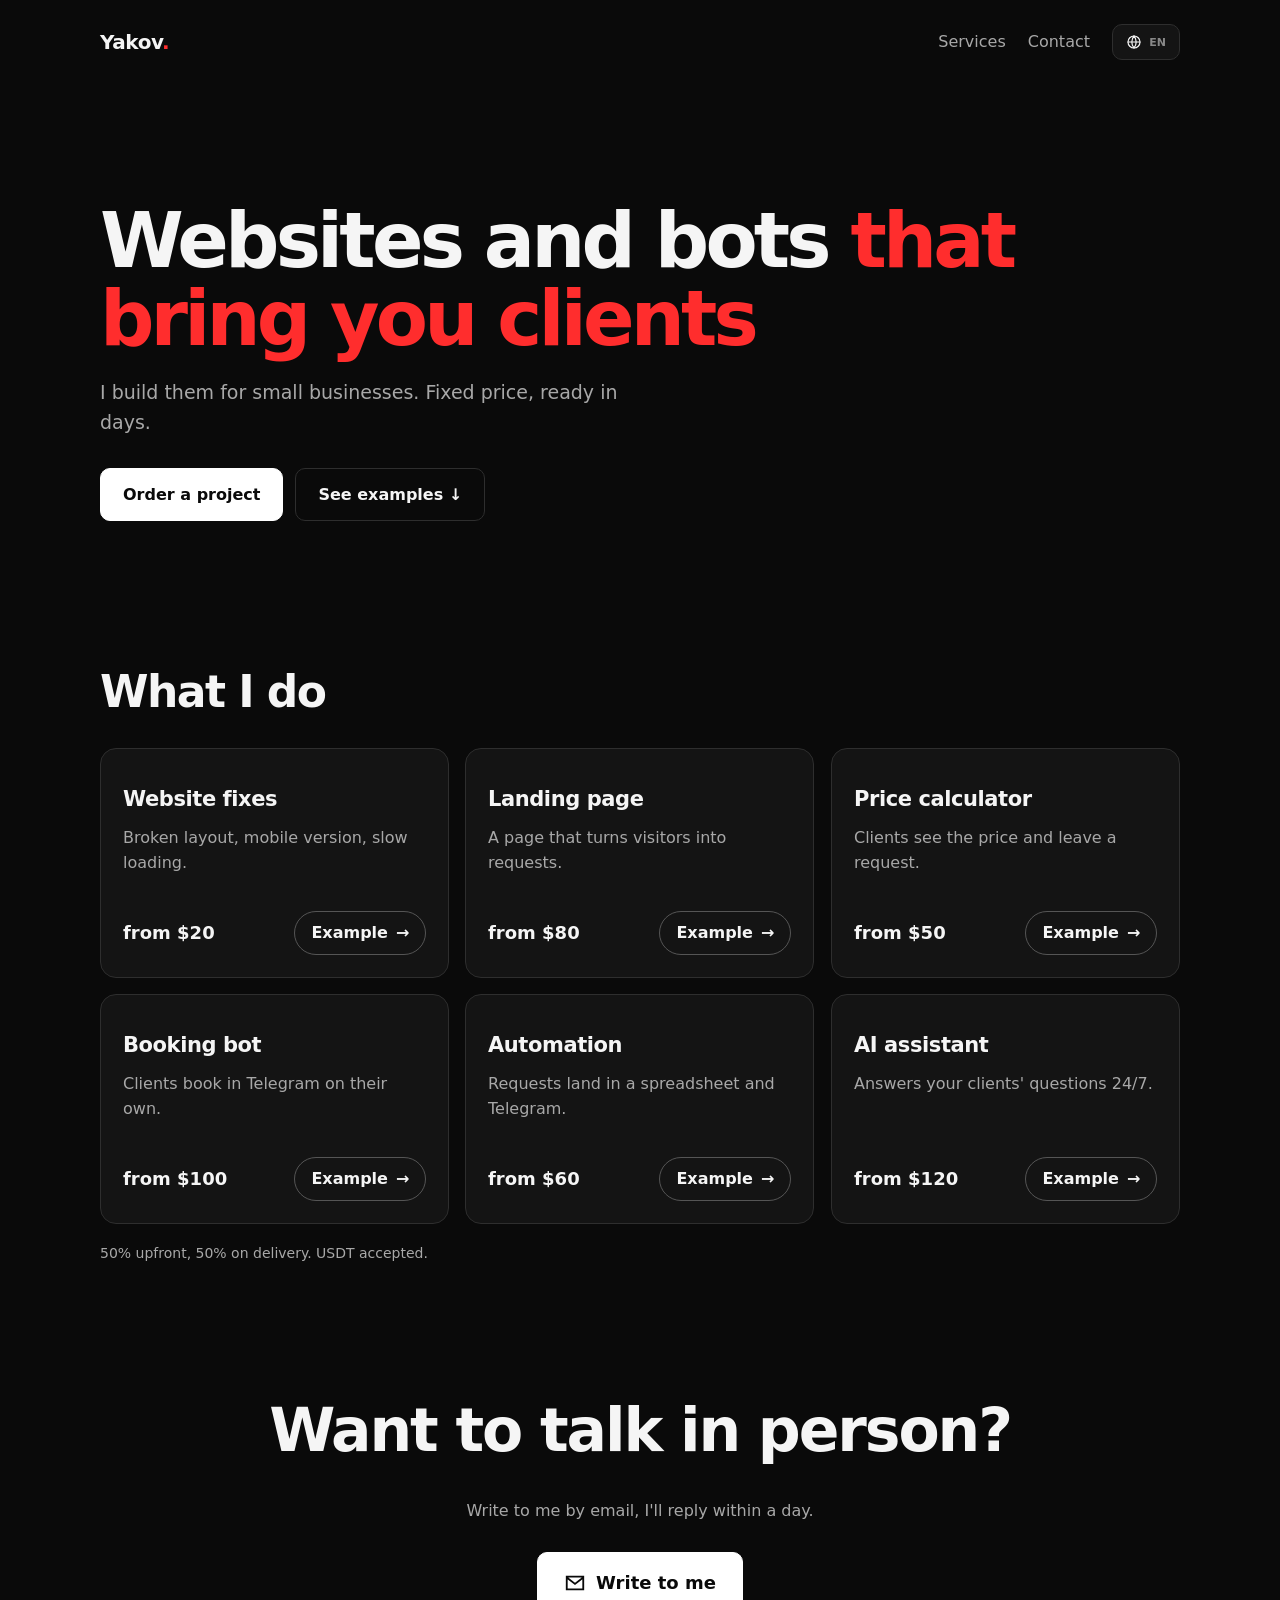
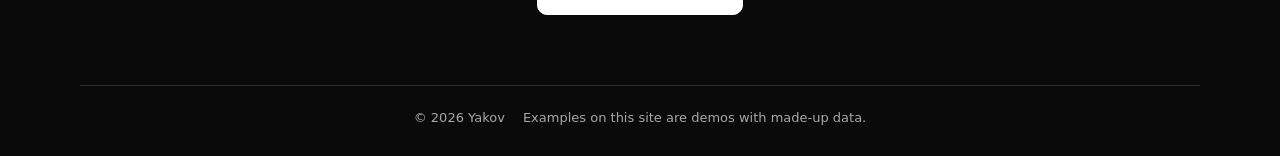
==== commit 02a9860c: "Show UA label, 'Write to me' contact button Co-Authored-By: Claude Opus 5.5 <noreply@anthropic.com>" ====
--- a/index.html
+++ b/index.html
@@ -44,7 +44,7 @@
     <h2 data-i18n="contactTitle">Have a project?</h2>
     <p data-i18n="contactLead">Tell me in a few words what you need. I'll reply with a price and a deadline.</p>
     <div class="contact-btns">
-      <a class="btn big icon-btn" href="mailto:yakov.agency@gmail.com"><svg viewBox="0 0 24 24" aria-hidden="true"><path fill="none" stroke="currentColor" stroke-width="2" d="M3 5h18v14H3z M3 6l9 7 9-7"/></svg><span class="notranslate" translate="no">yakov.agency@gmail.com</span></a>
+      <a class="btn big icon-btn" href="mailto:yakov.agency@gmail.com"><svg viewBox="0 0 24 24" aria-hidden="true"><path fill="none" stroke="currentColor" stroke-width="2" d="M3 5h18v14H3z M3 6l9 7 9-7"/></svg><span data-i18n="writeMe">Write to me</span></a>
     </div>
   </section>
 </main>
@@ -62,7 +62,7 @@
     sAuto: 'Automation', sAutoD: 'Requests land in a spreadsheet and Telegram.', pAuto: 'from $60',
     sAi: 'AI assistant', sAiD: 'Answers your clients\' questions 24/7.', pAi: 'from $120',
     payNote: '50% upfront, 50% on delivery. USDT accepted.',
-    contactTitle: 'Want to talk in person?', contactLead: 'Write to me by email, I\'ll reply within a day.',
+    contactTitle: 'Want to talk in person?', writeMe: 'Write to me', contactLead: 'Write to me by email, I\'ll reply within a day.',
     footer: 'Examples on this site are demos with made-up data.'
   },
   de: {
@@ -77,7 +77,7 @@
     sAuto: 'Automatisierung', sAutoD: 'Anfragen landen in einer Tabelle und bei Telegram.', pAuto: 'ab 60 $',
     sAi: 'KI-Assistent', sAiD: 'Beantwortet Kundenfragen rund um die Uhr.', pAi: 'ab 120 $',
     payNote: '50 % Anzahlung, 50 % bei Übergabe. USDT möglich.', contactTitle: 'Lieber persönlich sprechen?',
-    contactLead: 'Schreiben Sie mir eine E-Mail, ich antworte innerhalb eines Tages.',
+    writeMe: 'Persönlich schreiben', contactLead: 'Schreiben Sie mir eine E-Mail, ich antworte innerhalb eines Tages.',
     footer: 'Die Beispiele auf dieser Website sind Demos mit erfundenen Daten.'
   },
   es: {
@@ -92,7 +92,7 @@
     sAuto: 'Automatización', sAutoD: 'Las consultas llegan a una hoja de cálculo y a Telegram.', pAuto: 'desde 60 $',
     sAi: 'Asistente de IA', sAiD: 'Responde las preguntas de tus clientes a cualquier hora.', pAi: 'desde 120 $',
     payNote: '50 % por adelantado y 50 % al entregar. Acepto USDT.', contactTitle: '¿Prefieres hablar en persona?',
-    contactLead: 'Escríbeme por email, respondo en un día.',
+    writeMe: 'Escríbeme', contactLead: 'Escríbeme por email, respondo en un día.',
     footer: 'Los ejemplos de esta web son demos con datos inventados.'
   },
   fr: {
@@ -107,7 +107,7 @@
     sAuto: 'Automatisation', sAutoD: 'Les demandes arrivent dans un tableur et sur Telegram.', pAuto: 'à partir de 60 $',
     sAi: 'Assistant IA', sAiD: 'Répond aux questions de vos clients à toute heure.', pAi: 'à partir de 120 $',
     payNote: '50 % à l’avance, 50 % à la livraison. USDT accepté.', contactTitle: 'Envie d’en parler directement ?',
-    contactLead: 'Écrivez-moi par email, je réponds sous un jour.',
+    writeMe: 'M’écrire', contactLead: 'Écrivez-moi par email, je réponds sous un jour.',
     footer: 'Les exemples de ce site sont des démos avec des données fictives.'
   },
   zh: {
@@ -122,7 +122,7 @@
     sAuto: '自动化', sAutoD: '客户咨询自动同步到表格和 Telegram。', pAuto: '60 美元起',
     sAi: 'AI 助手', sAiD: '全天候解答客户的问题。', pAi: '120 美元起',
     payNote: '预付 50%，交付时付清余款。接受 USDT。', contactTitle: '想直接沟通？',
-    contactLead: '给我发邮件，我会在一天内回复。',
+    writeMe: '给我写信', contactLead: '给我发邮件，我会在一天内回复。',
     footer: '本站案例均为使用虚构数据制作的演示。'
   },
   ar: {
@@ -137,7 +137,7 @@
     sAuto: 'الأتمتة', sAutoD: 'تصل الطلبات إلى جدول بيانات وإلى Telegram.', pAuto: 'ابتداءً من 60 $',
     sAi: 'مساعد ذكاء اصطناعي', sAiD: 'يجيب عن أسئلة عملائك على مدار الساعة.', pAi: 'ابتداءً من 120 $',
     payNote: '50٪ مقدمًا و50٪ عند التسليم. نقبل USDT.', contactTitle: 'تفضّل التحدث مباشرة؟',
-    contactLead: 'راسلني عبر البريد الإلكتروني، وسأرد خلال يوم.',
+    writeMe: 'راسلني', contactLead: 'راسلني عبر البريد الإلكتروني، وسأرد خلال يوم.',
     footer: 'الأمثلة في هذا الموقع عروض تجريبية ببيانات خيالية.'
   },
   ru: {
@@ -151,7 +151,7 @@
     sAuto: 'Автоматизация', sAutoD: 'Заявки сами попадают в таблицу и Telegram.', pAuto: 'от $60',
     sAi: 'ИИ-ассистент', sAiD: 'Отвечает на вопросы клиентов круглосуточно.', pAi: 'от $120',
     payNote: '50% предоплата, 50% после сдачи. Принимаю USDT.',
-    contactTitle: 'Хотите обсудить лично?', contactLead: 'Напишите на почту, отвечу в течение дня.',
+    contactTitle: 'Хотите обсудить лично?', writeMe: 'Написать лично', contactLead: 'Напишите на почту, отвечу в течение дня.',
     footer: 'Примеры на сайте — демо с вымышленными данными.'
   },
   uk: {
@@ -165,7 +165,7 @@
     sAuto: 'Автоматизація', sAutoD: 'Заявки самі потрапляють у таблицю й Telegram.', pAuto: 'від $60',
     sAi: 'ШІ-асистент', sAiD: 'Відповідає на запитання клієнтів цілодобово.', pAi: 'від $120',
     payNote: '50% передоплата, 50% після здачі. Приймаю USDT.',
-    contactTitle: 'Хочете обговорити особисто?', contactLead: 'Напишіть на пошту, відповім протягом дня.',
+    contactTitle: 'Хочете обговорити особисто?', writeMe: 'Написати особисто', contactLead: 'Напишіть на пошту, відповім протягом дня.',
     footer: 'Приклади на сайті — демо з вигаданими даними.'
   }
 };
